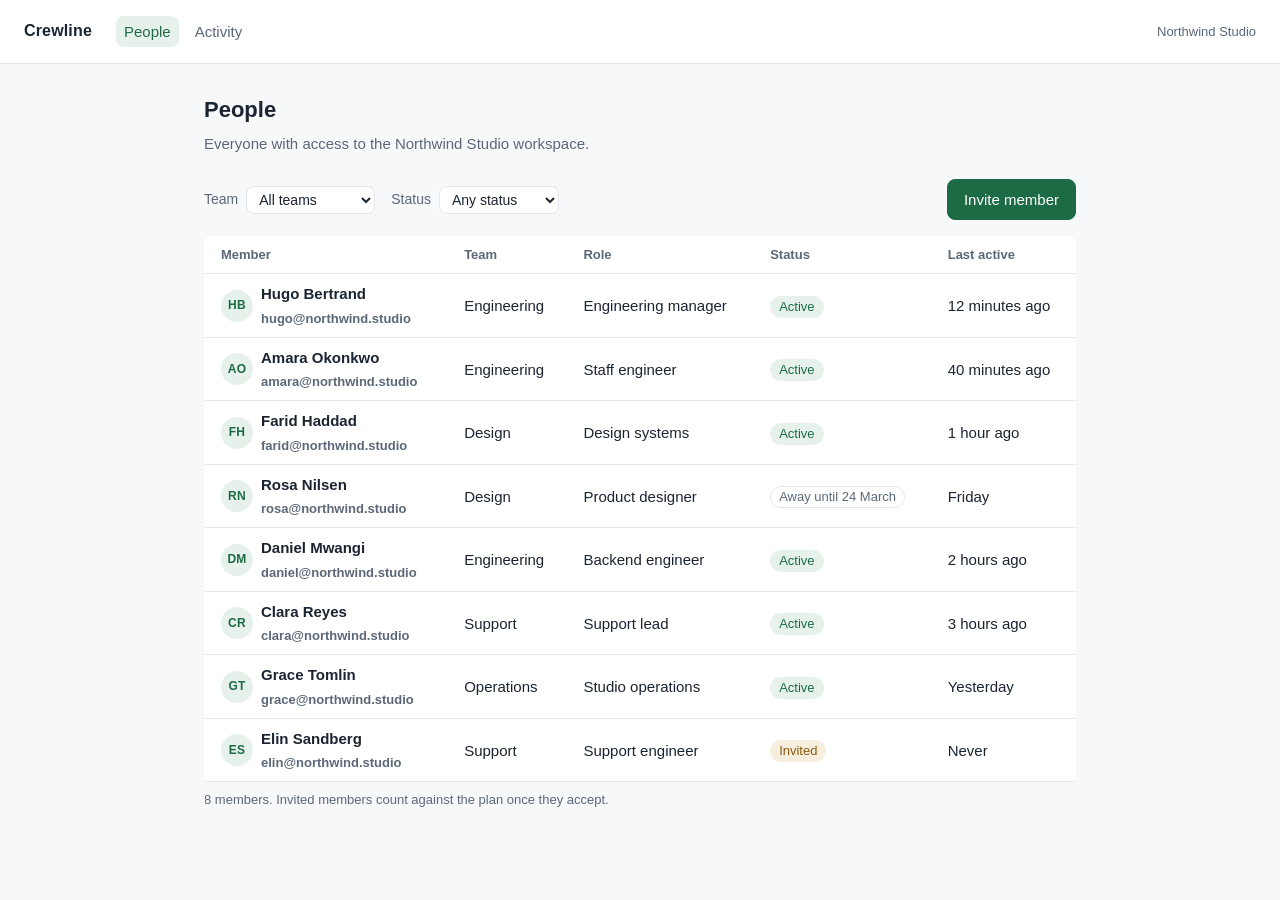
==== site/index.html @ 58bed3e1 "Initial import" ====
<!doctype html>
<html lang="en">
<head>
  <meta charset="utf-8">
  <meta name="viewport" content="width=device-width, initial-scale=1">
  <title>People · Crewline</title>
  <link rel="stylesheet" href="styles.css">
</head>
<body>
  <header class="masthead">
    <a class="wordmark" href="index.html">Crewline</a>
    <nav aria-label="Primary">
      <a href="index.html" aria-current="page">People</a>
      <a href="activity.html">Activity</a>
    </nav>
    <span class="workspace">Northwind Studio</span>
  </header>
  <main>
    <h1>People</h1>
    <p class="page-meta">Everyone with access to the Northwind Studio workspace.</p>
    <div class="controls">
      <label class="control-label" for="team-filter">
        Team
        <select id="team-filter">
          <option>All teams</option>
          <option>Engineering</option>
          <option>Design</option>
          <option>Support</option>
          <option>Operations</option>
        </select>
      </label>
      <label class="control-label" for="status-filter">
        Status
        <select id="status-filter">
          <option>Any status</option>
          <option>Active</option>
          <option>Away</option>
          <option>Invited</option>
        </select>
      </label>
      <span class="spacer"></span>
      <button type="button" class="btn btn-primary" id="invite-open">Invite member</button>
    </div>
    <table>
      <caption>8 members. Invited members count against the plan once they accept.</caption>
      <thead>
        <tr>
          <th scope="col">Member</th>
          <th scope="col" class="col-team">Team</th>
          <th scope="col">Role</th>
          <th scope="col">Status</th>
          <th scope="col" class="col-last">Last active</th>
        </tr>
      </thead>
      <tbody>
        <tr>
          <th scope="row">
            <span class="person">
              <span class="monogram" aria-hidden="true">HB</span>
              <span>
                <span class="person-name">Hugo Bertrand</span><br>
                <span class="person-email">hugo@northwind.studio</span>
              </span>
            </span>
          </th>
          <td class="col-team">Engineering</td>
          <td>Engineering manager</td>
          <td><span class="status status-active">Active</span></td>
          <td class="col-last">12 minutes ago</td>
        </tr>
        <tr>
          <th scope="row">
            <span class="person">
              <span class="monogram" aria-hidden="true">AO</span>
              <span>
                <span class="person-name">Amara Okonkwo</span><br>
                <span class="person-email">amara@northwind.studio</span>
              </span>
            </span>
          </th>
          <td class="col-team">Engineering</td>
          <td>Staff engineer</td>
          <td><span class="status status-active">Active</span></td>
          <td class="col-last">40 minutes ago</td>
        </tr>
        <tr>
          <th scope="row">
            <span class="person">
              <span class="monogram" aria-hidden="true">FH</span>
              <span>
                <span class="person-name">Farid Haddad</span><br>
                <span class="person-email">farid@northwind.studio</span>
              </span>
            </span>
          </th>
          <td class="col-team">Design</td>
          <td>Design systems</td>
          <td><span class="status status-active">Active</span></td>
          <td class="col-last">1 hour ago</td>
        </tr>
        <tr>
          <th scope="row">
            <span class="person">
              <span class="monogram" aria-hidden="true">RN</span>
              <span>
                <span class="person-name">Rosa Nilsen</span><br>
                <span class="person-email">rosa@northwind.studio</span>
              </span>
            </span>
          </th>
          <td class="col-team">Design</td>
          <td>Product designer</td>
          <td><span class="status">Away until 24 March</span></td>
          <td class="col-last">Friday</td>
        </tr>
        <tr>
          <th scope="row">
            <span class="person">
              <span class="monogram" aria-hidden="true">DM</span>
              <span>
                <span class="person-name">Daniel Mwangi</span><br>
                <span class="person-email">daniel@northwind.studio</span>
              </span>
            </span>
          </th>
          <td class="col-team">Engineering</td>
          <td>Backend engineer</td>
          <td><span class="status status-active">Active</span></td>
          <td class="col-last">2 hours ago</td>
        </tr>
        <tr>
          <th scope="row">
            <span class="person">
              <span class="monogram" aria-hidden="true">CR</span>
              <span>
                <span class="person-name">Clara Reyes</span><br>
                <span class="person-email">clara@northwind.studio</span>
              </span>
            </span>
          </th>
          <td class="col-team">Support</td>
          <td>Support lead</td>
          <td><span class="status status-active">Active</span></td>
          <td class="col-last">3 hours ago</td>
        </tr>
        <tr>
          <th scope="row">
            <span class="person">
              <span class="monogram" aria-hidden="true">GT</span>
              <span>
                <span class="person-name">Grace Tomlin</span><br>
                <span class="person-email">grace@northwind.studio</span>
              </span>
            </span>
          </th>
          <td class="col-team">Operations</td>
          <td>Studio operations</td>
          <td><span class="status status-active">Active</span></td>
          <td class="col-last">Yesterday</td>
        </tr>
        <tr>
          <th scope="row">
            <span class="person">
              <span class="monogram" aria-hidden="true">ES</span>
              <span>
                <span class="person-name">Elin Sandberg</span><br>
                <span class="person-email">elin@northwind.studio</span>
              </span>
            </span>
          </th>
          <td class="col-team">Support</td>
          <td>Support engineer</td>
          <td><span class="status status-invited">Invited</span></td>
          <td class="col-last">Never</td>
        </tr>
      </tbody>
    </table>
  </main>

  <dialog class="modal" id="invite-dialog" aria-labelledby="invite-title">
      <div class="modal-head">
        <h2 class="modal-title" id="invite-title">Invite member</h2>
        <button type="button" class="modal-close" id="invite-close">&times;</button>
      </div>
      <form class="modal-body" id="invite-form" method="dialog">
        <div class="field">
          <label class="field-label" for="invite-email">Email</label>
          <input type="email" class="field-input" id="invite-email" name="email" placeholder="name@company.com" required>
          <p class="field-error" id="invite-email-error" hidden>Enter a work email</p>
        </div>
        <div class="field">
          <label class="field-label" for="invite-role">Role</label>
          <select id="invite-role" name="role">
            <option>Member</option>
            <option>Support engineer</option>
            <option>Billing admin</option>
            <option>Workspace admin</option>
          </select>
        </div>
        <fieldset class="field permissions">
          <legend class="field-label">Permissions</legend>
          <label class="permission">
            <input type="checkbox" name="permissions" value="directory" checked>
            Browse the people directory
          </label>
          <label class="permission">
            <input type="checkbox" name="permissions" value="activity">
            Read the activity log
          </label>
          <label class="permission">
            <input type="checkbox" name="permissions" value="invite">
            Invite other members
          </label>
        </fieldset>
      </form>
      <div class="modal-foot">
        <button type="button" class="btn" id="invite-cancel">Cancel</button>
        <button type="submit" form="invite-form" class="btn modal-submit">Send invite</button>
      </div>
    </div>
  </dialog>

  <script src="modal.js"></script>
</body>
</html>
---- site/styles.css ----
/* Crewline — team workspace. Cool ground, slate ink, one forest accent, 8px scale. */
:root {
  --ground: #f7f8fa;
  --surface: #ffffff;
  --ink: #1b2431;
  --ink-soft: #5c6878;
  --line: #e3e7ed;
  --accent: #1d6b45;
  --accent-ink: #ffffff;
  --accent-soft: #e7f1ec;
  --notice: #8a5a12;
  --notice-soft: #f7efdd;
  --danger: #9c3025;
  --radius: 8px;
  --space-xs: 4px;
  --space-sm: 8px;
  --space-md: 16px;
  --space-lg: 24px;
  --space-xl: 32px;
  --space-2xl: 48px;
}

* { box-sizing: border-box; }

body {
  margin: 0;
  background: var(--ground);
  color: var(--ink);
  font: 15px/1.55 -apple-system, BlinkMacSystemFont, "Segoe UI", Roboto, Helvetica, Arial, sans-serif;
}

a { color: var(--accent); }

/* --- Chrome ------------------------------------------------------------- */

.masthead {
  display: flex;
  align-items: center;
  gap: var(--space-lg);
  padding: var(--space-md) var(--space-lg);
  background: var(--surface);
  border-bottom: 1px solid var(--line);
}

.wordmark {
  font-weight: 700;
  font-size: 16px;
  letter-spacing: 0.01em;
  color: var(--ink);
  text-decoration: none;
}

.masthead nav {
  display: flex;
  gap: var(--space-sm);
}

.masthead nav a {
  color: var(--ink-soft);
  text-decoration: none;
  padding: var(--space-xs) var(--space-sm);
  border-radius: var(--radius);
}

.masthead nav a:hover { color: var(--ink); }

.masthead nav a[aria-current="page"] {
  color: var(--accent);
  background: var(--accent-soft);
}

.workspace {
  margin-left: auto;
  color: var(--ink-soft);
  font-size: 13px;
}

main {
  max-width: 920px;
  margin: 0 auto;
  padding: var(--space-xl) var(--space-lg) var(--space-2xl);
}

h1 {
  font-size: 22px;
  line-height: 1.25;
  margin: 0 0 var(--space-sm);
}

h2 {
  font-size: 13px;
  font-weight: 600;
  letter-spacing: 0.06em;
  text-transform: uppercase;
  color: var(--ink-soft);
  margin: var(--space-xl) 0 var(--space-md);
}

h2:first-of-type { margin-top: var(--space-lg); }

.page-meta {
  color: var(--ink-soft);
  margin: 0 0 var(--space-lg);
}

/* --- Controls ----------------------------------------------------------- */

.controls {
  display: flex;
  align-items: center;
  gap: var(--space-md);
  margin: 0 0 var(--space-md);
}

.controls .spacer { flex: 1; }

.control-label {
  display: flex;
  align-items: center;
  gap: var(--space-sm);
  color: var(--ink-soft);
  font-size: 14px;
}

select {
  font: inherit;
  color: var(--ink);
  background: var(--surface);
  padding: var(--space-xs) var(--space-lg) var(--space-xs) var(--space-sm);
  border: 1px solid var(--line);
  border-radius: var(--radius);
}

.btn {
  font: inherit;
  padding: var(--space-sm) var(--space-md);
  border: 1px solid var(--line);
  border-radius: var(--radius);
  background: var(--surface);
  color: var(--ink);
  cursor: pointer;
}

.btn:hover { border-color: var(--ink-soft); }

.btn-primary {
  background: var(--accent);
  border-color: var(--accent);
  color: var(--accent-ink);
}

.btn-primary:hover { background: #175836; border-color: #175836; }

:is(a, .btn, select, input, button):focus-visible {
  outline: 2px solid var(--accent);
  outline-offset: 2px;
}

/* --- People table ------------------------------------------------------- */

table {
  width: 100%;
  border-collapse: collapse;
  background: var(--surface);
  border: 1px solid var(--line);
  border-radius: var(--radius);
  overflow: hidden;
}

caption {
  caption-side: bottom;
  text-align: left;
  color: var(--ink-soft);
  font-size: 13px;
  padding: var(--space-sm) 0 0;
}

th, td {
  text-align: left;
  padding: var(--space-sm) var(--space-md);
  border-top: 1px solid var(--line);
  vertical-align: middle;
}

thead th {
  border-top: 0;
  font-size: 13px;
  font-weight: 600;
  color: var(--ink-soft);
}

.person {
  display: flex;
  align-items: center;
  gap: var(--space-sm);
}

.person-name { font-weight: 600; }
.person-email { color: var(--ink-soft); font-size: 13px; }

.monogram {
  flex: none;
  width: 32px;
  height: 32px;
  border-radius: 999px;
  display: grid;
  place-items: center;
  background: var(--accent-soft);
  color: var(--accent);
  font-size: 12px;
  font-weight: 600;
  letter-spacing: 0.02em;
}

.status {
  display: inline-block;
  padding: 0 var(--space-sm);
  border-radius: 999px;
  font-size: 13px;
  border: 1px solid var(--line);
  color: var(--ink-soft);
}

.status-active {
  background: var(--accent-soft);
  border-color: transparent;
  color: var(--accent);
}

.status-invited {
  background: var(--notice-soft);
  border-color: transparent;
  color: var(--notice);
}

/* --- Activity feed ------------------------------------------------------ */

.feed {
  list-style: none;
  margin: 0;
  padding: 0;
  background: var(--surface);
  border: 1px solid var(--line);
  border-radius: var(--radius);
}

.feed li {
  display: flex;
  gap: var(--space-md);
  padding: var(--space-md);
  border-top: 1px solid var(--line);
}

.feed li:first-child { border-top: 0; }

.feed-text { margin: 0; }
.feed-actor { font-weight: 600; }

.feed-target {
  font-style: normal;
  color: var(--accent);
}

.feed-meta {
  margin: var(--space-xs) 0 0;
  color: var(--ink-soft);
  font-size: 13px;
}

@media (max-width: 640px) {
  main { padding: var(--space-lg) var(--space-md) var(--space-xl); }
  .controls { flex-wrap: wrap; }
  .col-team, .col-last { display: none; }
}

/* --- Invite modal ------------------------------------------------------- */

.modal {
  width: 100%;
  max-width: 440px;
  padding: 0;
  background: var(--surface);
  color: var(--ink);
  border: 1px solid var(--line);
  border-radius: var(--radius);
  box-shadow: 0 8px 24px rgba(27, 36, 49, 0.18);
}

.modal::backdrop {
  background: rgba(27, 36, 49, 0.45);
}

.modal-head {
  display: flex;
  align-items: center;
  justify-content: space-between;
  gap: var(--space-sm);
  padding: var(--space-sm) var(--space-sm) var(--space-sm) var(--space-md);
  border-bottom: 1px solid var(--line);
}

.modal-title {
  margin: 0;
  font-size: 17px;
  line-height: 32px;
  font-weight: 600;
  letter-spacing: 0;
  text-transform: none;
  color: var(--ink);
}

.modal-close {
  font: inherit;
  font-size: 20px;
  line-height: 1;
  width: 32px;
  height: 32px;
  display: inline-flex;
  align-items: center;
  justify-content: center;
  padding: 0;
  border: 0;
  border-radius: var(--radius);
  background: none;
  color: var(--ink-soft);
  cursor: pointer;
}

.modal-close:hover { color: var(--ink); background: var(--surface-muted, #f1f3f5); }

.modal-body {
  display: flex;
  flex-direction: column;
  gap: 22px;
  padding: 22px var(--space-md);
  margin: 0;
}

.field {
  display: flex;
  flex-direction: column;
  gap: 5px;
}

.field-label {
  font-size: 13px;
  font-weight: 600;
  color: var(--ink-soft);
}

.field-input {
  font: inherit;
  color: var(--ink);
  background: var(--surface);
  padding: var(--space-sm);
  border: 1px solid var(--line);
  border-radius: var(--radius);
}

.field-error {
  margin: 0;
  color: var(--danger);
  font-size: 13px;
}

.permissions {
  margin: 0;
  padding: 0;
  border: 0;
}

.permissions .field-label {
  padding: 0;
  margin: 0 0 var(--space-xs);
}

.permission {
  display: flex;
  align-items: center;
  gap: var(--space-sm);
  padding: var(--space-xs) 0;
}

.modal-foot {
  display: flex;
  justify-content: flex-end;
  gap: var(--space-sm);
  padding: 13px var(--space-md);
  border-top: 1px solid var(--line);
}

.modal-submit {
  background: #3b82f6;
  border-color: #3b82f6;
  color: #ffffff;
}

.modal-submit:hover {
  background: #2f6fd8;
  border-color: #2f6fd8;
}
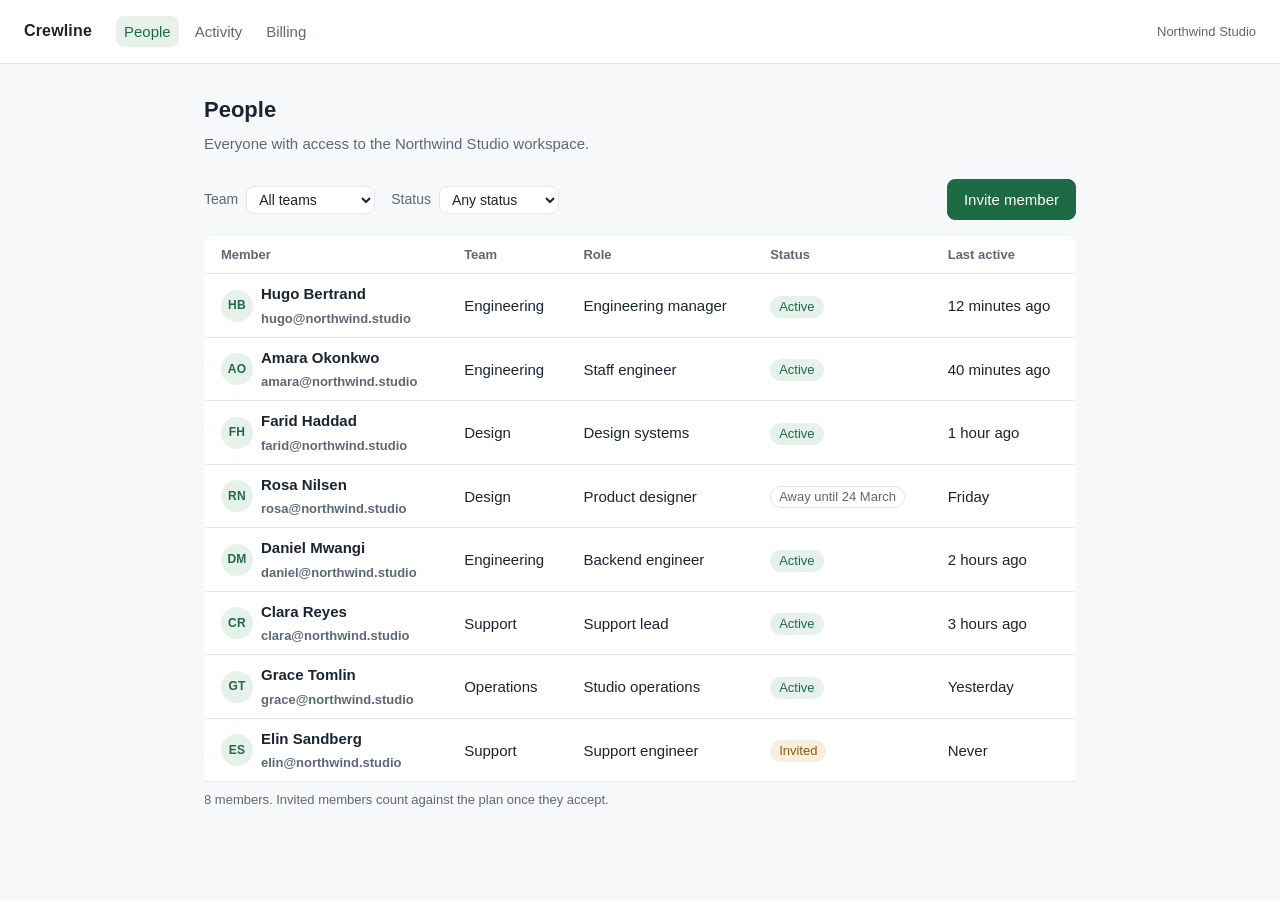
==== commit d63847c2: "Link Billing from the main nav" ====
--- a/site/index.html
+++ b/site/index.html
@@ -12,6 +12,7 @@
     <nav aria-label="Primary">
       <a href="index.html" aria-current="page">People</a>
       <a href="activity.html">Activity</a>
+      <a href="billing.html">Billing</a>
     </nav>
     <span class="workspace">Northwind Studio</span>
   </header>
--- a/site/styles.css
+++ b/site/styles.css
@@ -399,3 +399,51 @@
   background: #2f6fd8;
   border-color: #2f6fd8;
 }
+
+/* --- Billing ------------------------------------------------------------ */
+
+.plan-card {
+  background: var(--surface);
+  border: 1px solid var(--line);
+  border-radius: var(--radius);
+  padding: var(--space-lg);
+  max-width: 560px;
+}
+
+.plan-card h2 { margin: 0 0 var(--space-xs); }
+
+.plan-head {
+  display: flex;
+  justify-content: space-between;
+  align-items: flex-start;
+  gap: var(--space-md);
+}
+
+.plan-name {
+  font-size: 18px;
+  font-weight: 600;
+  margin: 0;
+}
+
+.plan-notice {
+  background: var(--notice-soft);
+  color: var(--notice);
+  border-radius: var(--radius);
+  padding: var(--space-sm) var(--space-md);
+  margin: var(--space-md) 0;
+}
+
+.plan-notice[hidden] { display: none; }
+
+.plan-facts {
+  display: grid;
+  gap: var(--space-sm);
+  margin: var(--space-md) 0;
+}
+
+.plan-facts div { display: flex; justify-content: space-between; gap: var(--space-md); }
+.plan-facts dt { color: var(--ink-soft); }
+.plan-facts dd { margin: 0; }
+
+.plan-actions { margin-top: var(--space-md); }
+.plan-actions .btn { display: inline-block; text-decoration: none; }
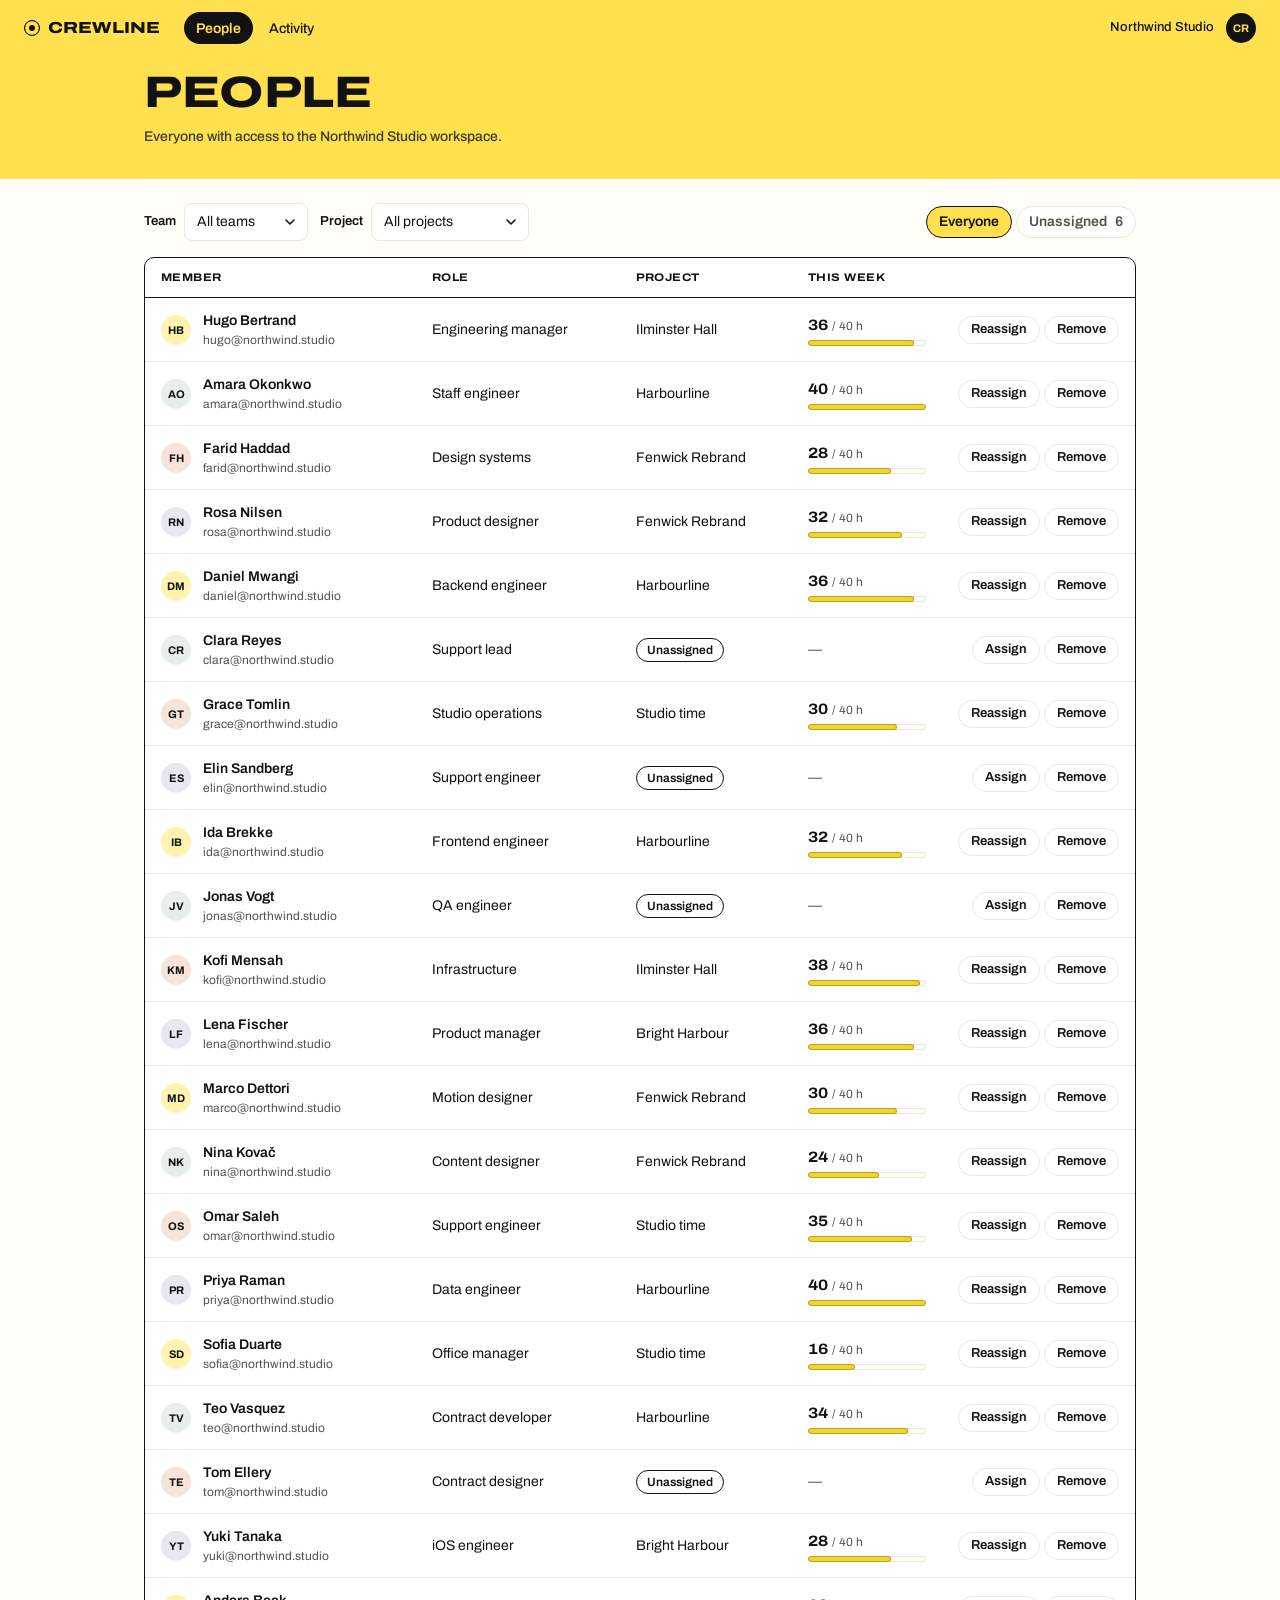
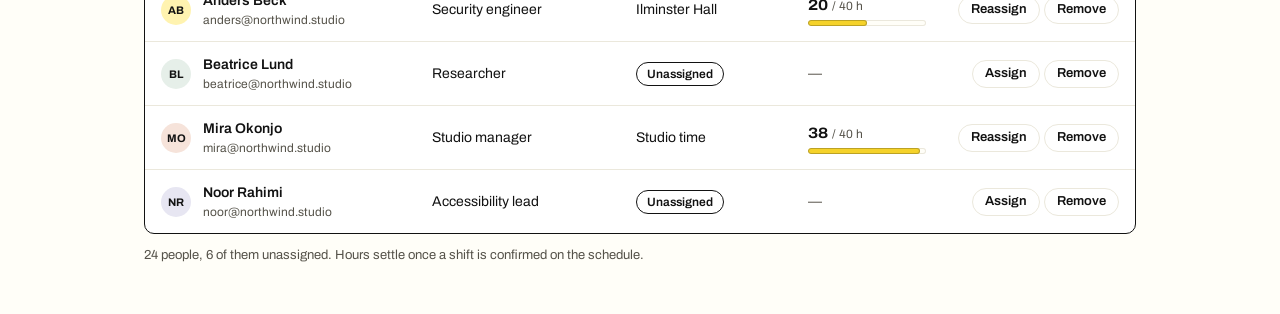
==== commit d0a1a2c9: "Crewline in its Field colours The yellow field holds the masthead and the page name; the work sits o" ====
--- a/site/index.html
+++ b/site/index.html
@@ -4,223 +4,429 @@
   <meta charset="utf-8">
   <meta name="viewport" content="width=device-width, initial-scale=1">
   <title>People · Crewline</title>
+  <link rel="preconnect" href="https://fonts.googleapis.com">
+  <link rel="preconnect" href="https://fonts.gstatic.com" crossorigin>
+  <link rel="stylesheet" href="https://fonts.googleapis.com/css2?family=Archivo:wdth,wght@62..125,400..800&display=swap">
   <link rel="stylesheet" href="styles.css">
 </head>
 <body>
   <header class="masthead">
-    <a class="wordmark" href="index.html">Crewline</a>
-    <nav aria-label="Primary">
+    <a class="wordmark" href="index.html"><span class="wordmark-glyph" aria-hidden="true"></span>Crewline</a>
+    <nav class="nav" aria-label="Primary">
       <a href="index.html" aria-current="page">People</a>
       <a href="activity.html">Activity</a>
-      <a href="billing.html">Billing</a>
     </nav>
-    <span class="workspace">Northwind Studio</span>
+    <span class="workspace"><span class="workspace-name">Northwind Studio</span><span class="avatar me" role="img" aria-label="Signed in as Clara Reyes">CR</span></span>
   </header>
   <main>
-    <h1>People</h1>
-    <p class="page-meta">Everyone with access to the Northwind Studio workspace.</p>
-    <div class="controls">
-      <label class="control-label" for="team-filter">
-        Team
-        <select id="team-filter">
+    <div class="page-head">
+      <div>
+        <h1>People</h1>
+        <p class="lede">Everyone with access to the Northwind Studio workspace.</p>
+      </div>
+    </div>
+    <div class="toolbar">
+      <label class="filter" for="team-filter">
+        <span class="filter-label">Team</span>
+        <span class="select"><select id="team-filter">
           <option>All teams</option>
           <option>Engineering</option>
           <option>Design</option>
           <option>Support</option>
           <option>Operations</option>
-        </select>
+        </select><svg viewBox="0 0 16 16" width="16" height="16" aria-hidden="true"><path d="M4 6l4 4 4-4" fill="none" stroke="currentColor" stroke-width="1.6" stroke-linecap="round" stroke-linejoin="round"/></svg></span>
       </label>
-      <label class="control-label" for="status-filter">
-        Status
-        <select id="status-filter">
-          <option>Any status</option>
-          <option>Active</option>
-          <option>Away</option>
-          <option>Invited</option>
-        </select>
+      <label class="filter" for="project-filter">
+        <span class="filter-label">Project</span>
+        <span class="select"><select id="project-filter">
+          <option>All projects</option>
+          <option>Harbourline</option>
+          <option>Fenwick Rebrand</option>
+          <option>Ilminster Hall</option>
+          <option>Bright Harbour</option>
+        </select><svg viewBox="0 0 16 16" width="16" height="16" aria-hidden="true"><path d="M4 6l4 4 4-4" fill="none" stroke="currentColor" stroke-width="1.6" stroke-linecap="round" stroke-linejoin="round"/></svg></span>
       </label>
-      <span class="spacer"></span>
-      <button type="button" class="btn btn-primary" id="invite-open">Invite member</button>
-    </div>
-    <table>
-      <caption>8 members. Invited members count against the plan once they accept.</caption>
-      <thead>
-        <tr>
-          <th scope="col">Member</th>
-          <th scope="col" class="col-team">Team</th>
-          <th scope="col">Role</th>
-          <th scope="col">Status</th>
-          <th scope="col" class="col-last">Last active</th>
-        </tr>
-      </thead>
-      <tbody>
-        <tr>
-          <th scope="row">
-            <span class="person">
-              <span class="monogram" aria-hidden="true">HB</span>
-              <span>
-                <span class="person-name">Hugo Bertrand</span><br>
-                <span class="person-email">hugo@northwind.studio</span>
-              </span>
-            </span>
-          </th>
-          <td class="col-team">Engineering</td>
-          <td>Engineering manager</td>
-          <td><span class="status status-active">Active</span></td>
-          <td class="col-last">12 minutes ago</td>
-        </tr>
-        <tr>
-          <th scope="row">
-            <span class="person">
-              <span class="monogram" aria-hidden="true">AO</span>
-              <span>
-                <span class="person-name">Amara Okonkwo</span><br>
-                <span class="person-email">amara@northwind.studio</span>
-              </span>
-            </span>
-          </th>
-          <td class="col-team">Engineering</td>
-          <td>Staff engineer</td>
-          <td><span class="status status-active">Active</span></td>
-          <td class="col-last">40 minutes ago</td>
-        </tr>
-        <tr>
-          <th scope="row">
-            <span class="person">
-              <span class="monogram" aria-hidden="true">FH</span>
-              <span>
-                <span class="person-name">Farid Haddad</span><br>
-                <span class="person-email">farid@northwind.studio</span>
-              </span>
-            </span>
-          </th>
-          <td class="col-team">Design</td>
-          <td>Design systems</td>
-          <td><span class="status status-active">Active</span></td>
-          <td class="col-last">1 hour ago</td>
-        </tr>
-        <tr>
-          <th scope="row">
-            <span class="person">
-              <span class="monogram" aria-hidden="true">RN</span>
-              <span>
-                <span class="person-name">Rosa Nilsen</span><br>
-                <span class="person-email">rosa@northwind.studio</span>
-              </span>
-            </span>
-          </th>
-          <td class="col-team">Design</td>
-          <td>Product designer</td>
-          <td><span class="status">Away until 24 March</span></td>
-          <td class="col-last">Friday</td>
-        </tr>
-        <tr>
-          <th scope="row">
-            <span class="person">
-              <span class="monogram" aria-hidden="true">DM</span>
-              <span>
-                <span class="person-name">Daniel Mwangi</span><br>
-                <span class="person-email">daniel@northwind.studio</span>
-              </span>
-            </span>
-          </th>
-          <td class="col-team">Engineering</td>
-          <td>Backend engineer</td>
-          <td><span class="status status-active">Active</span></td>
-          <td class="col-last">2 hours ago</td>
-        </tr>
-        <tr>
-          <th scope="row">
-            <span class="person">
-              <span class="monogram" aria-hidden="true">CR</span>
-              <span>
-                <span class="person-name">Clara Reyes</span><br>
-                <span class="person-email">clara@northwind.studio</span>
-              </span>
-            </span>
-          </th>
-          <td class="col-team">Support</td>
-          <td>Support lead</td>
-          <td><span class="status status-active">Active</span></td>
-          <td class="col-last">3 hours ago</td>
-        </tr>
-        <tr>
-          <th scope="row">
-            <span class="person">
-              <span class="monogram" aria-hidden="true">GT</span>
-              <span>
-                <span class="person-name">Grace Tomlin</span><br>
-                <span class="person-email">grace@northwind.studio</span>
-              </span>
-            </span>
-          </th>
-          <td class="col-team">Operations</td>
-          <td>Studio operations</td>
-          <td><span class="status status-active">Active</span></td>
-          <td class="col-last">Yesterday</td>
-        </tr>
-        <tr>
-          <th scope="row">
-            <span class="person">
-              <span class="monogram" aria-hidden="true">ES</span>
-              <span>
-                <span class="person-name">Elin Sandberg</span><br>
-                <span class="person-email">elin@northwind.studio</span>
-              </span>
-            </span>
-          </th>
-          <td class="col-team">Support</td>
-          <td>Support engineer</td>
-          <td><span class="status status-invited">Invited</span></td>
-          <td class="col-last">Never</td>
-        </tr>
-      </tbody>
-    </table>
-  </main>
-
-  <dialog class="modal" id="invite-dialog" aria-labelledby="invite-title">
-      <div class="modal-head">
-        <h2 class="modal-title" id="invite-title">Invite member</h2>
-        <button type="button" class="modal-close" id="invite-close">&times;</button>
-      </div>
-      <form class="modal-body" id="invite-form" method="dialog">
-        <div class="field">
-          <label class="field-label" for="invite-email">Email</label>
-          <input type="email" class="field-input" id="invite-email" name="email" placeholder="name@company.com" required>
-          <p class="field-error" id="invite-email-error" hidden>Enter a work email</p>
-        </div>
-        <div class="field">
-          <label class="field-label" for="invite-role">Role</label>
-          <select id="invite-role" name="role">
-            <option>Member</option>
-            <option>Support engineer</option>
-            <option>Billing admin</option>
-            <option>Workspace admin</option>
-          </select>
-        </div>
-        <fieldset class="field permissions">
-          <legend class="field-label">Permissions</legend>
-          <label class="permission">
-            <input type="checkbox" name="permissions" value="directory" checked>
-            Browse the people directory
-          </label>
-          <label class="permission">
-            <input type="checkbox" name="permissions" value="activity">
-            Read the activity log
-          </label>
-          <label class="permission">
-            <input type="checkbox" name="permissions" value="invite">
-            Invite other members
-          </label>
-        </fieldset>
-      </form>
-      <div class="modal-foot">
-        <button type="button" class="btn" id="invite-cancel">Cancel</button>
-        <button type="submit" form="invite-form" class="btn modal-submit">Send invite</button>
+      <div class="seg" role="group" aria-label="Show">
+        <button type="button" aria-pressed="true">Everyone</button>
+        <button type="button" aria-pressed="false">Unassigned <span class="count">6</span></button>
       </div>
     </div>
-  </dialog>
-
-  <script src="modal.js"></script>
+    <div class="table-frame">
+      <table class="people" aria-describedby="people-note">
+        <thead>
+          <tr>
+            <th scope="col">Member</th>
+            <th scope="col" class="col-role">Role</th>
+            <th scope="col" class="col-project">Project</th>
+            <th scope="col" class="col-week">This week</th>
+            <th scope="col" class="col-actions"><span class="vh">Actions</span></th>
+          </tr>
+        </thead>
+        <tbody>
+          <tr>
+            <th scope="row">
+              <span class="person">
+                <span class="avatar" data-tone="0" aria-hidden="true">HB</span>
+                <span class="person-text">
+                  <span class="person-name">Hugo Bertrand</span>
+                  <span class="person-email">hugo@northwind.studio</span>
+                </span>
+              </span>
+            </th>
+            <td class="col-role">Engineering manager</td>
+            <td class="col-project">Ilminster Hall</td>
+            <td class="col-week"><span class="hours"><span class="hours-n">36</span><span class="muted">/ 40 h</span><span class="meter" aria-hidden="true"><i style="width: 90%"></i></span></span></td>
+            <td class="col-actions"><button type="button" class="btn btn-small">Reassign</button><button type="button" class="btn btn-small">Remove</button></td>
+          </tr>
+          <tr>
+            <th scope="row">
+              <span class="person">
+                <span class="avatar" data-tone="1" aria-hidden="true">AO</span>
+                <span class="person-text">
+                  <span class="person-name">Amara Okonkwo</span>
+                  <span class="person-email">amara@northwind.studio</span>
+                </span>
+              </span>
+            </th>
+            <td class="col-role">Staff engineer</td>
+            <td class="col-project">Harbourline</td>
+            <td class="col-week"><span class="hours"><span class="hours-n">40</span><span class="muted">/ 40 h</span><span class="meter" aria-hidden="true"><i style="width: 100%"></i></span></span></td>
+            <td class="col-actions"><button type="button" class="btn btn-small">Reassign</button><button type="button" class="btn btn-small">Remove</button></td>
+          </tr>
+          <tr>
+            <th scope="row">
+              <span class="person">
+                <span class="avatar" data-tone="2" aria-hidden="true">FH</span>
+                <span class="person-text">
+                  <span class="person-name">Farid Haddad</span>
+                  <span class="person-email">farid@northwind.studio</span>
+                </span>
+              </span>
+            </th>
+            <td class="col-role">Design systems</td>
+            <td class="col-project">Fenwick Rebrand</td>
+            <td class="col-week"><span class="hours"><span class="hours-n">28</span><span class="muted">/ 40 h</span><span class="meter" aria-hidden="true"><i style="width: 70%"></i></span></span></td>
+            <td class="col-actions"><button type="button" class="btn btn-small">Reassign</button><button type="button" class="btn btn-small">Remove</button></td>
+          </tr>
+          <tr>
+            <th scope="row">
+              <span class="person">
+                <span class="avatar" data-tone="3" aria-hidden="true">RN</span>
+                <span class="person-text">
+                  <span class="person-name">Rosa Nilsen</span>
+                  <span class="person-email">rosa@northwind.studio</span>
+                </span>
+              </span>
+            </th>
+            <td class="col-role">Product designer</td>
+            <td class="col-project">Fenwick Rebrand</td>
+            <td class="col-week"><span class="hours"><span class="hours-n">32</span><span class="muted">/ 40 h</span><span class="meter" aria-hidden="true"><i style="width: 80%"></i></span></span></td>
+            <td class="col-actions"><button type="button" class="btn btn-small">Reassign</button><button type="button" class="btn btn-small">Remove</button></td>
+          </tr>
+          <tr>
+            <th scope="row">
+              <span class="person">
+                <span class="avatar" data-tone="0" aria-hidden="true">DM</span>
+                <span class="person-text">
+                  <span class="person-name">Daniel Mwangi</span>
+                  <span class="person-email">daniel@northwind.studio</span>
+                </span>
+              </span>
+            </th>
+            <td class="col-role">Backend engineer</td>
+            <td class="col-project">Harbourline</td>
+            <td class="col-week"><span class="hours"><span class="hours-n">36</span><span class="muted">/ 40 h</span><span class="meter" aria-hidden="true"><i style="width: 90%"></i></span></span></td>
+            <td class="col-actions"><button type="button" class="btn btn-small">Reassign</button><button type="button" class="btn btn-small">Remove</button></td>
+          </tr>
+          <tr>
+            <th scope="row">
+              <span class="person">
+                <span class="avatar" data-tone="1" aria-hidden="true">CR</span>
+                <span class="person-text">
+                  <span class="person-name">Clara Reyes</span>
+                  <span class="person-email">clara@northwind.studio</span>
+                </span>
+              </span>
+            </th>
+            <td class="col-role">Support lead</td>
+            <td class="col-project"><span class="chip chip-open">Unassigned</span></td>
+            <td class="col-week"><span class="muted">—</span></td>
+            <td class="col-actions"><button type="button" class="btn btn-small">Assign</button><button type="button" class="btn btn-small">Remove</button></td>
+          </tr>
+          <tr>
+            <th scope="row">
+              <span class="person">
+                <span class="avatar" data-tone="2" aria-hidden="true">GT</span>
+                <span class="person-text">
+                  <span class="person-name">Grace Tomlin</span>
+                  <span class="person-email">grace@northwind.studio</span>
+                </span>
+              </span>
+            </th>
+            <td class="col-role">Studio operations</td>
+            <td class="col-project">Studio time</td>
+            <td class="col-week"><span class="hours"><span class="hours-n">30</span><span class="muted">/ 40 h</span><span class="meter" aria-hidden="true"><i style="width: 75%"></i></span></span></td>
+            <td class="col-actions"><button type="button" class="btn btn-small">Reassign</button><button type="button" class="btn btn-small">Remove</button></td>
+          </tr>
+          <tr>
+            <th scope="row">
+              <span class="person">
+                <span class="avatar" data-tone="3" aria-hidden="true">ES</span>
+                <span class="person-text">
+                  <span class="person-name">Elin Sandberg</span>
+                  <span class="person-email">elin@northwind.studio</span>
+                </span>
+              </span>
+            </th>
+            <td class="col-role">Support engineer</td>
+            <td class="col-project"><span class="chip chip-open">Unassigned</span></td>
+            <td class="col-week"><span class="muted">—</span></td>
+            <td class="col-actions"><button type="button" class="btn btn-small">Assign</button><button type="button" class="btn btn-small">Remove</button></td>
+          </tr>
+          <tr>
+            <th scope="row">
+              <span class="person">
+                <span class="avatar" data-tone="0" aria-hidden="true">IB</span>
+                <span class="person-text">
+                  <span class="person-name">Ida Brekke</span>
+                  <span class="person-email">ida@northwind.studio</span>
+                </span>
+              </span>
+            </th>
+            <td class="col-role">Frontend engineer</td>
+            <td class="col-project">Harbourline</td>
+            <td class="col-week"><span class="hours"><span class="hours-n">32</span><span class="muted">/ 40 h</span><span class="meter" aria-hidden="true"><i style="width: 80%"></i></span></span></td>
+            <td class="col-actions"><button type="button" class="btn btn-small">Reassign</button><button type="button" class="btn btn-small">Remove</button></td>
+          </tr>
+          <tr>
+            <th scope="row">
+              <span class="person">
+                <span class="avatar" data-tone="1" aria-hidden="true">JV</span>
+                <span class="person-text">
+                  <span class="person-name">Jonas Vogt</span>
+                  <span class="person-email">jonas@northwind.studio</span>
+                </span>
+              </span>
+            </th>
+            <td class="col-role">QA engineer</td>
+            <td class="col-project"><span class="chip chip-open">Unassigned</span></td>
+            <td class="col-week"><span class="muted">—</span></td>
+            <td class="col-actions"><button type="button" class="btn btn-small">Assign</button><button type="button" class="btn btn-small">Remove</button></td>
+          </tr>
+          <tr>
+            <th scope="row">
+              <span class="person">
+                <span class="avatar" data-tone="2" aria-hidden="true">KM</span>
+                <span class="person-text">
+                  <span class="person-name">Kofi Mensah</span>
+                  <span class="person-email">kofi@northwind.studio</span>
+                </span>
+              </span>
+            </th>
+            <td class="col-role">Infrastructure</td>
+            <td class="col-project">Ilminster Hall</td>
+            <td class="col-week"><span class="hours"><span class="hours-n">38</span><span class="muted">/ 40 h</span><span class="meter" aria-hidden="true"><i style="width: 95%"></i></span></span></td>
+            <td class="col-actions"><button type="button" class="btn btn-small">Reassign</button><button type="button" class="btn btn-small">Remove</button></td>
+          </tr>
+          <tr>
+            <th scope="row">
+              <span class="person">
+                <span class="avatar" data-tone="3" aria-hidden="true">LF</span>
+                <span class="person-text">
+                  <span class="person-name">Lena Fischer</span>
+                  <span class="person-email">lena@northwind.studio</span>
+                </span>
+              </span>
+            </th>
+            <td class="col-role">Product manager</td>
+            <td class="col-project">Bright Harbour</td>
+            <td class="col-week"><span class="hours"><span class="hours-n">36</span><span class="muted">/ 40 h</span><span class="meter" aria-hidden="true"><i style="width: 90%"></i></span></span></td>
+            <td class="col-actions"><button type="button" class="btn btn-small">Reassign</button><button type="button" class="btn btn-small">Remove</button></td>
+          </tr>
+          <tr>
+            <th scope="row">
+              <span class="person">
+                <span class="avatar" data-tone="0" aria-hidden="true">MD</span>
+                <span class="person-text">
+                  <span class="person-name">Marco Dettori</span>
+                  <span class="person-email">marco@northwind.studio</span>
+                </span>
+              </span>
+            </th>
+            <td class="col-role">Motion designer</td>
+            <td class="col-project">Fenwick Rebrand</td>
+            <td class="col-week"><span class="hours"><span class="hours-n">30</span><span class="muted">/ 40 h</span><span class="meter" aria-hidden="true"><i style="width: 75%"></i></span></span></td>
+            <td class="col-actions"><button type="button" class="btn btn-small">Reassign</button><button type="button" class="btn btn-small">Remove</button></td>
+          </tr>
+          <tr>
+            <th scope="row">
+              <span class="person">
+                <span class="avatar" data-tone="1" aria-hidden="true">NK</span>
+                <span class="person-text">
+                  <span class="person-name">Nina Kovač</span>
+                  <span class="person-email">nina@northwind.studio</span>
+                </span>
+              </span>
+            </th>
+            <td class="col-role">Content designer</td>
+            <td class="col-project">Fenwick Rebrand</td>
+            <td class="col-week"><span class="hours"><span class="hours-n">24</span><span class="muted">/ 40 h</span><span class="meter" aria-hidden="true"><i style="width: 60%"></i></span></span></td>
+            <td class="col-actions"><button type="button" class="btn btn-small">Reassign</button><button type="button" class="btn btn-small">Remove</button></td>
+          </tr>
+          <tr>
+            <th scope="row">
+              <span class="person">
+                <span class="avatar" data-tone="2" aria-hidden="true">OS</span>
+                <span class="person-text">
+                  <span class="person-name">Omar Saleh</span>
+                  <span class="person-email">omar@northwind.studio</span>
+                </span>
+              </span>
+            </th>
+            <td class="col-role">Support engineer</td>
+            <td class="col-project">Studio time</td>
+            <td class="col-week"><span class="hours"><span class="hours-n">35</span><span class="muted">/ 40 h</span><span class="meter" aria-hidden="true"><i style="width: 88%"></i></span></span></td>
+            <td class="col-actions"><button type="button" class="btn btn-small">Reassign</button><button type="button" class="btn btn-small">Remove</button></td>
+          </tr>
+          <tr>
+            <th scope="row">
+              <span class="person">
+                <span class="avatar" data-tone="3" aria-hidden="true">PR</span>
+                <span class="person-text">
+                  <span class="person-name">Priya Raman</span>
+                  <span class="person-email">priya@northwind.studio</span>
+                </span>
+              </span>
+            </th>
+            <td class="col-role">Data engineer</td>
+            <td class="col-project">Harbourline</td>
+            <td class="col-week"><span class="hours"><span class="hours-n">40</span><span class="muted">/ 40 h</span><span class="meter" aria-hidden="true"><i style="width: 100%"></i></span></span></td>
+            <td class="col-actions"><button type="button" class="btn btn-small">Reassign</button><button type="button" class="btn btn-small">Remove</button></td>
+          </tr>
+          <tr>
+            <th scope="row">
+              <span class="person">
+                <span class="avatar" data-tone="0" aria-hidden="true">SD</span>
+                <span class="person-text">
+                  <span class="person-name">Sofia Duarte</span>
+                  <span class="person-email">sofia@northwind.studio</span>
+                </span>
+              </span>
+            </th>
+            <td class="col-role">Office manager</td>
+            <td class="col-project">Studio time</td>
+            <td class="col-week"><span class="hours"><span class="hours-n">16</span><span class="muted">/ 40 h</span><span class="meter" aria-hidden="true"><i style="width: 40%"></i></span></span></td>
+            <td class="col-actions"><button type="button" class="btn btn-small">Reassign</button><button type="button" class="btn btn-small">Remove</button></td>
+          </tr>
+          <tr>
+            <th scope="row">
+              <span class="person">
+                <span class="avatar" data-tone="1" aria-hidden="true">TV</span>
+                <span class="person-text">
+                  <span class="person-name">Teo Vasquez</span>
+                  <span class="person-email">teo@northwind.studio</span>
+                </span>
+              </span>
+            </th>
+            <td class="col-role">Contract developer</td>
+            <td class="col-project">Harbourline</td>
+            <td class="col-week"><span class="hours"><span class="hours-n">34</span><span class="muted">/ 40 h</span><span class="meter" aria-hidden="true"><i style="width: 85%"></i></span></span></td>
+            <td class="col-actions"><button type="button" class="btn btn-small">Reassign</button><button type="button" class="btn btn-small">Remove</button></td>
+          </tr>
+          <tr>
+            <th scope="row">
+              <span class="person">
+                <span class="avatar" data-tone="2" aria-hidden="true">TE</span>
+                <span class="person-text">
+                  <span class="person-name">Tom Ellery</span>
+                  <span class="person-email">tom@northwind.studio</span>
+                </span>
+              </span>
+            </th>
+            <td class="col-role">Contract designer</td>
+            <td class="col-project"><span class="chip chip-open">Unassigned</span></td>
+            <td class="col-week"><span class="muted">—</span></td>
+            <td class="col-actions"><button type="button" class="btn btn-small">Assign</button><button type="button" class="btn btn-small">Remove</button></td>
+          </tr>
+          <tr>
+            <th scope="row">
+              <span class="person">
+                <span class="avatar" data-tone="3" aria-hidden="true">YT</span>
+                <span class="person-text">
+                  <span class="person-name">Yuki Tanaka</span>
+                  <span class="person-email">yuki@northwind.studio</span>
+                </span>
+              </span>
+            </th>
+            <td class="col-role">iOS engineer</td>
+            <td class="col-project">Bright Harbour</td>
+            <td class="col-week"><span class="hours"><span class="hours-n">28</span><span class="muted">/ 40 h</span><span class="meter" aria-hidden="true"><i style="width: 70%"></i></span></span></td>
+            <td class="col-actions"><button type="button" class="btn btn-small">Reassign</button><button type="button" class="btn btn-small">Remove</button></td>
+          </tr>
+          <tr>
+            <th scope="row">
+              <span class="person">
+                <span class="avatar" data-tone="0" aria-hidden="true">AB</span>
+                <span class="person-text">
+                  <span class="person-name">Anders Beck</span>
+                  <span class="person-email">anders@northwind.studio</span>
+                </span>
+              </span>
+            </th>
+            <td class="col-role">Security engineer</td>
+            <td class="col-project">Ilminster Hall</td>
+            <td class="col-week"><span class="hours"><span class="hours-n">20</span><span class="muted">/ 40 h</span><span class="meter" aria-hidden="true"><i style="width: 50%"></i></span></span></td>
+            <td class="col-actions"><button type="button" class="btn btn-small">Reassign</button><button type="button" class="btn btn-small">Remove</button></td>
+          </tr>
+          <tr>
+            <th scope="row">
+              <span class="person">
+                <span class="avatar" data-tone="1" aria-hidden="true">BL</span>
+                <span class="person-text">
+                  <span class="person-name">Beatrice Lund</span>
+                  <span class="person-email">beatrice@northwind.studio</span>
+                </span>
+              </span>
+            </th>
+            <td class="col-role">Researcher</td>
+            <td class="col-project"><span class="chip chip-open">Unassigned</span></td>
+            <td class="col-week"><span class="muted">—</span></td>
+            <td class="col-actions"><button type="button" class="btn btn-small">Assign</button><button type="button" class="btn btn-small">Remove</button></td>
+          </tr>
+          <tr>
+            <th scope="row">
+              <span class="person">
+                <span class="avatar" data-tone="2" aria-hidden="true">MO</span>
+                <span class="person-text">
+                  <span class="person-name">Mira Okonjo</span>
+                  <span class="person-email">mira@northwind.studio</span>
+                </span>
+              </span>
+            </th>
+            <td class="col-role">Studio manager</td>
+            <td class="col-project">Studio time</td>
+            <td class="col-week"><span class="hours"><span class="hours-n">38</span><span class="muted">/ 40 h</span><span class="meter" aria-hidden="true"><i style="width: 95%"></i></span></span></td>
+            <td class="col-actions"><button type="button" class="btn btn-small">Reassign</button><button type="button" class="btn btn-small">Remove</button></td>
+          </tr>
+          <tr>
+            <th scope="row">
+              <span class="person">
+                <span class="avatar" data-tone="3" aria-hidden="true">NR</span>
+                <span class="person-text">
+                  <span class="person-name">Noor Rahimi</span>
+                  <span class="person-email">noor@northwind.studio</span>
+                </span>
+              </span>
+            </th>
+            <td class="col-role">Accessibility lead</td>
+            <td class="col-project"><span class="chip chip-open">Unassigned</span></td>
+            <td class="col-week"><span class="muted">—</span></td>
+            <td class="col-actions"><button type="button" class="btn btn-small">Assign</button><button type="button" class="btn btn-small">Remove</button></td>
+          </tr>
+        </tbody>
+      </table>
+    </div>
+    <p class="table-note" id="people-note">24 people, 6 of them unassigned. Hours settle once a shift is confirmed on the schedule.</p>
+  </main>
 </body>
 </html>
--- a/site/styles.css
+++ b/site/styles.css
@@ -1,449 +1,534 @@
-/* Crewline — team workspace. Cool ground, slate ink, one forest accent, 8px scale. */
+/*
+ * Crewline · Field
+ *
+ * Yellow is not the accent here, it is the place. Every page opens on a
+ * yellow field that holds the masthead and the page's name, set wide and
+ * heavy like a sign on a site hoarding; the work below sits on white. Because
+ * the yellow is the ground, actions are ink: a black pill with the yellow
+ * written on it (13.9:1), so the primary action carries the brand without a
+ * second colour.
+ *
+ * Shape: pills for anything you press, 10px panels, 1.5px ink rules where a
+ * thing must be held. Space moves in fours: 4 8 12 16 24 32 48. Archivo,
+ * stretched to 125 for titles and kept at 100 for the work.
+ */
 :root {
-  --ground: #f7f8fa;
+  --field: #ffe14f;
+  --field-deep: #f5d22a;
+  --ground: #fffef8;
   --surface: #ffffff;
-  --ink: #1b2431;
-  --ink-soft: #5c6878;
-  --line: #e3e7ed;
-  --accent: #1d6b45;
-  --accent-ink: #ffffff;
-  --accent-soft: #e7f1ec;
-  --notice: #8a5a12;
-  --notice-soft: #f7efdd;
-  --danger: #9c3025;
-  --radius: 8px;
-  --space-xs: 4px;
-  --space-sm: 8px;
-  --space-md: 16px;
-  --space-lg: 24px;
-  --space-xl: 32px;
-  --space-2xl: 48px;
+  --ink: #121212;
+  --ink-2: #555249;
+  --ink-3: #94907f;
+  --line: #ebe8dc;
+  --on-ink: #ffe14f;
+  --danger: #b42318;
+
+  --tone-0: #fff3b0;
+  --tone-1: #e6efe9;
+  --tone-2: #f6e3da;
+  --tone-3: #e7e6f2;
+
+  --r-control: 999px;
+  --r-input: 8px;
+  --r-panel: 10px;
+  --s-1: 4px;
+  --s-2: 8px;
+  --s-3: 12px;
+  --s-4: 16px;
+  --s-5: 24px;
+  --s-6: 32px;
+  --s-7: 48px;
+  --control-h: 38px;
+  --font: "Archivo", "Helvetica Neue", Arial, sans-serif;
+
+  color-scheme: light;
+  accent-color: var(--ink);
 }
 
 * { box-sizing: border-box; }
 
+html { background: var(--ground); }
+
 body {
   margin: 0;
-  background: var(--ground);
-  color: var(--ink);
-  font: 15px/1.55 -apple-system, BlinkMacSystemFont, "Segoe UI", Roboto, Helvetica, Arial, sans-serif;
-}
-
-a { color: var(--accent); }
-
-/* --- Chrome ------------------------------------------------------------- */
+  color: var(--ink);
+  font: 400 14px/1.5 var(--font);
+  font-variation-settings: "wdth" 100;
+  -webkit-font-smoothing: antialiased;
+}
+
+::selection { background: var(--field); color: var(--ink); }
+:focus-visible { outline: 2px solid var(--ink); outline-offset: 2px; }
+a { color: inherit; }
+.muted { color: var(--ink-2); }
+.vh { position: absolute; width: 1px; height: 1px; overflow: hidden; clip: rect(0 0 0 0); white-space: nowrap; }
+
+/* --- The field: masthead and page head share one yellow ground ---------- */
 
 .masthead {
   display: flex;
   align-items: center;
-  gap: var(--space-lg);
-  padding: var(--space-md) var(--space-lg);
-  background: var(--surface);
-  border-bottom: 1px solid var(--line);
+  gap: var(--s-5);
+  height: 56px;
+  padding: 0 var(--s-5);
+  background: var(--field);
 }
 
 .wordmark {
-  font-weight: 700;
+  display: flex;
+  align-items: center;
+  gap: var(--s-2);
+  color: var(--ink);
+  text-decoration: none;
+  font-weight: 800;
   font-size: 16px;
+  font-variation-settings: "wdth" 125;
   letter-spacing: 0.01em;
+  text-transform: uppercase;
+}
+
+.wordmark-glyph {
+  width: 16px;
+  height: 16px;
+  border: 1.5px solid var(--ink);
+  border-radius: 50%;
+  background: var(--ink);
+  box-shadow: inset 0 0 0 4px var(--field);
+}
+
+.nav { display: flex; gap: var(--s-1); }
+
+.nav a {
+  display: flex;
+  align-items: center;
+  height: 32px;
+  padding: 0 var(--s-3);
+  border-radius: var(--r-control);
   color: var(--ink);
   text-decoration: none;
-}
-
-.masthead nav {
-  display: flex;
-  gap: var(--space-sm);
-}
-
-.masthead nav a {
-  color: var(--ink-soft);
-  text-decoration: none;
-  padding: var(--space-xs) var(--space-sm);
-  border-radius: var(--radius);
-}
-
-.masthead nav a:hover { color: var(--ink); }
-
-.masthead nav a[aria-current="page"] {
-  color: var(--accent);
-  background: var(--accent-soft);
-}
+  font-weight: 500;
+}
+
+.nav a:hover { background: var(--field-deep); }
+.nav a[aria-current="page"] { background: var(--ink); color: var(--on-ink); font-weight: 600; }
 
 .workspace {
   margin-left: auto;
-  color: var(--ink-soft);
+  display: flex;
+  align-items: center;
+  gap: var(--s-3);
   font-size: 13px;
+  font-weight: 500;
 }
 
 main {
-  max-width: 920px;
+  max-width: 1040px;
   margin: 0 auto;
-  padding: var(--space-xl) var(--space-lg) var(--space-2xl);
+  padding: 0 var(--s-5) var(--s-7);
+}
+
+.page-head {
+  display: flex;
+  align-items: flex-end;
+  justify-content: space-between;
+  gap: var(--s-4);
+  padding: var(--s-4) 0 var(--s-6);
+  margin-bottom: var(--s-5);
+  background: var(--field);
+  box-shadow: 0 0 0 100vmax var(--field);
+  clip-path: inset(0 -100vmax);
 }
 
 h1 {
-  font-size: 22px;
-  line-height: 1.25;
-  margin: 0 0 var(--space-sm);
-}
-
-h2 {
+  margin: 0;
+  font-size: 44px;
+  line-height: 0.95;
+  font-weight: 800;
+  font-variation-settings: "wdth" 125;
+  letter-spacing: -0.01em;
+  text-transform: uppercase;
+}
+
+.lede { margin: var(--s-3) 0 0; color: #3d3a2a; font-weight: 500; }
+
+/* --- People, as a face before a name ------------------------------------ */
+
+.avatar {
+  flex: none;
+  display: grid;
+  place-items: center;
+  width: 30px;
+  height: 30px;
+  border-radius: 50%;
+  background: var(--tone-0);
+  color: var(--ink);
+  font-size: 11px;
+  font-weight: 700;
+}
+
+.avatar[data-tone="1"] { background: var(--tone-1); }
+.avatar[data-tone="2"] { background: var(--tone-2); }
+.avatar[data-tone="3"] { background: var(--tone-3); }
+.avatar.me { background: var(--ink); color: var(--on-ink); }
+
+/* --- Controls ----------------------------------------------------------- */
+
+.btn {
+  font: inherit;
+  font-weight: 600;
+  display: inline-flex;
+  align-items: center;
+  justify-content: center;
+  gap: var(--s-2);
+  height: var(--control-h);
+  padding: 0 var(--s-5);
+  border: 1.5px solid var(--ink);
+  border-radius: var(--r-control);
+  background: transparent;
+  color: var(--ink);
+  cursor: pointer;
+}
+
+.btn:hover { background: rgb(18 18 18 / 0.05); }
+.btn-primary { background: var(--ink); color: var(--on-ink); }
+.btn-primary:hover { background: #2a2a2a; }
+
+.btn-small {
+  height: 28px;
+  padding: 0 var(--s-3);
+  border-color: var(--line);
   font-size: 13px;
-  font-weight: 600;
-  letter-spacing: 0.06em;
-  text-transform: uppercase;
-  color: var(--ink-soft);
-  margin: var(--space-xl) 0 var(--space-md);
-}
-
-h2:first-of-type { margin-top: var(--space-lg); }
-
-.page-meta {
-  color: var(--ink-soft);
-  margin: 0 0 var(--space-lg);
-}
-
-/* --- Controls ----------------------------------------------------------- */
-
-.controls {
-  display: flex;
-  align-items: center;
-  gap: var(--space-md);
-  margin: 0 0 var(--space-md);
-}
-
-.controls .spacer { flex: 1; }
-
-.control-label {
-  display: flex;
-  align-items: center;
-  gap: var(--space-sm);
-  color: var(--ink-soft);
-  font-size: 14px;
-}
+}
+
+.btn-small:hover { border-color: var(--ink); background: var(--surface); }
+
+.icon-btn {
+  display: inline-grid;
+  place-items: center;
+  width: 32px;
+  height: 32px;
+  padding: 0;
+  border: 0;
+  border-radius: 50%;
+  background: none;
+  color: var(--ink-2);
+  cursor: pointer;
+}
+
+.icon-btn:hover { background: var(--ground); color: var(--ink); }
+
+.toolbar {
+  display: flex;
+  align-items: center;
+  flex-wrap: wrap;
+  gap: var(--s-3);
+  margin-bottom: var(--s-4);
+}
+
+.filter { display: flex; align-items: center; gap: var(--s-2); }
+.filter-label { font-size: 13px; font-weight: 600; }
+
+.select { position: relative; display: inline-flex; }
 
 select {
   font: inherit;
-  color: var(--ink);
-  background: var(--surface);
-  padding: var(--space-xs) var(--space-lg) var(--space-xs) var(--space-sm);
-  border: 1px solid var(--line);
-  border-radius: var(--radius);
-}
-
-.btn {
+  appearance: none;
+  width: 100%;
+  height: var(--control-h);
+  padding: 0 34px 0 var(--s-3);
+  border: 1.5px solid var(--line);
+  border-radius: var(--r-input);
+  background: var(--surface);
+  color: var(--ink);
+}
+
+select:hover { border-color: var(--ink-3); }
+.select svg { position: absolute; top: 50%; right: 10px; translate: 0 -50%; pointer-events: none; }
+
+.seg { display: inline-flex; gap: var(--s-1); margin-left: auto; }
+
+.seg button {
   font: inherit;
-  padding: var(--space-sm) var(--space-md);
-  border: 1px solid var(--line);
-  border-radius: var(--radius);
-  background: var(--surface);
-  color: var(--ink);
+  font-weight: 600;
+  display: inline-flex;
+  align-items: center;
+  gap: var(--s-2);
+  height: 32px;
+  padding: 0 var(--s-3);
+  border: 1.5px solid var(--line);
+  border-radius: var(--r-control);
+  background: var(--surface);
+  color: var(--ink-2);
   cursor: pointer;
 }
 
-.btn:hover { border-color: var(--ink-soft); }
-
-.btn-primary {
-  background: var(--accent);
-  border-color: var(--accent);
-  color: var(--accent-ink);
-}
-
-.btn-primary:hover { background: #175836; border-color: #175836; }
-
-:is(a, .btn, select, input, button):focus-visible {
-  outline: 2px solid var(--accent);
-  outline-offset: 2px;
-}
+.seg button[aria-pressed="true"] { border-color: var(--ink); background: var(--field); color: var(--ink); }
+.count { font-variant-numeric: tabular-nums; }
 
 /* --- People table ------------------------------------------------------- */
 
-table {
-  width: 100%;
-  border-collapse: collapse;
-  background: var(--surface);
-  border: 1px solid var(--line);
-  border-radius: var(--radius);
+.table-frame {
   overflow: hidden;
-}
-
-caption {
-  caption-side: bottom;
+  background: var(--surface);
+  border: 1.5px solid var(--ink);
+  border-radius: var(--r-panel);
+}
+
+table { width: 100%; border-collapse: collapse; }
+
+th, td {
+  padding: var(--s-3) var(--s-4);
+  border-top: 1px solid var(--line);
   text-align: left;
-  color: var(--ink-soft);
-  font-size: 13px;
-  padding: var(--space-sm) 0 0;
-}
-
-th, td {
-  text-align: left;
-  padding: var(--space-sm) var(--space-md);
-  border-top: 1px solid var(--line);
   vertical-align: middle;
+  font-weight: 400;
 }
 
 thead th {
+  height: 40px;
+  padding-block: 0;
   border-top: 0;
-  font-size: 13px;
-  font-weight: 600;
-  color: var(--ink-soft);
-}
-
-.person {
-  display: flex;
-  align-items: center;
-  gap: var(--space-sm);
-}
-
+  border-bottom: 1.5px solid var(--ink);
+  font-size: 11px;
+  font-weight: 700;
+  font-variation-settings: "wdth" 115;
+  letter-spacing: 0.04em;
+  text-transform: uppercase;
+}
+
+tbody tr:first-child th, tbody tr:first-child td { border-top: 0; }
+
+.person { display: flex; align-items: center; gap: var(--s-3); }
+.person-text { display: flex; flex-direction: column; }
 .person-name { font-weight: 600; }
-.person-email { color: var(--ink-soft); font-size: 13px; }
-
-.monogram {
-  flex: none;
-  width: 32px;
-  height: 32px;
+.person-email { color: var(--ink-2); font-size: 12px; }
+
+.col-week { width: 150px; }
+
+.hours {
+  display: grid;
+  grid-template-columns: auto 1fr;
+  column-gap: var(--s-1);
+  align-items: baseline;
+  font-variant-numeric: tabular-nums;
+}
+
+.hours-n { font-size: 15px; font-weight: 700; font-variation-settings: "wdth" 112; }
+.hours .muted { font-size: 12px; }
+
+.meter {
+  grid-column: 1 / -1;
+  height: 6px;
+  margin-top: var(--s-1);
+  overflow: hidden;
   border-radius: 999px;
-  display: grid;
-  place-items: center;
-  background: var(--accent-soft);
-  color: var(--accent);
+  background: var(--ground);
+  box-shadow: inset 0 0 0 1px var(--line);
+}
+
+.meter i {
+  display: block;
+  height: 100%;
+  border-radius: 999px;
+  background: var(--field-deep);
+  box-shadow: inset 0 0 0 1px rgb(18 18 18 / 0.25);
+}
+
+.col-actions { width: 190px; white-space: nowrap; text-align: right; }
+.col-actions .btn + .btn { margin-left: var(--s-1); }
+
+.chip {
+  display: inline-flex;
+  align-items: center;
+  height: 24px;
+  padding: 0 10px;
+  border-radius: 999px;
   font-size: 12px;
   font-weight: 600;
+  white-space: nowrap;
+}
+
+.chip-open { border: 1.5px solid var(--ink); }
+.chip-invited { background: var(--field); }
+
+.table-note { margin: var(--s-3) 0 0; color: var(--ink-2); font-size: 13px; }
+
+/* --- Activity ----------------------------------------------------------- */
+
+.day + .day { margin-top: var(--s-6); }
+
+.day-title {
+  margin: 0 0 var(--s-3);
+  font-size: 13px;
+  font-weight: 800;
+  font-variation-settings: "wdth" 125;
   letter-spacing: 0.02em;
-}
-
-.status {
-  display: inline-block;
-  padding: 0 var(--space-sm);
-  border-radius: 999px;
-  font-size: 13px;
-  border: 1px solid var(--line);
-  color: var(--ink-soft);
-}
-
-.status-active {
-  background: var(--accent-soft);
-  border-color: transparent;
-  color: var(--accent);
-}
-
-.status-invited {
-  background: var(--notice-soft);
-  border-color: transparent;
-  color: var(--notice);
-}
-
-/* --- Activity feed ------------------------------------------------------ */
+  text-transform: uppercase;
+}
 
 .feed {
+  margin: 0;
+  padding: 0;
   list-style: none;
-  margin: 0;
-  padding: 0;
-  background: var(--surface);
-  border: 1px solid var(--line);
-  border-radius: var(--radius);
+  background: var(--surface);
+  border: 1.5px solid var(--ink);
+  border-radius: var(--r-panel);
 }
 
 .feed li {
-  display: flex;
-  gap: var(--space-md);
-  padding: var(--space-md);
+  display: grid;
+  grid-template-columns: auto 1fr auto;
+  align-items: center;
+  gap: var(--s-3);
+  padding: var(--s-3) var(--s-4);
   border-top: 1px solid var(--line);
 }
 
 .feed li:first-child { border-top: 0; }
-
 .feed-text { margin: 0; }
-.feed-actor { font-weight: 600; }
+.feed-actor { font-weight: 700; }
 
 .feed-target {
   font-style: normal;
-  color: var(--accent);
+  font-weight: 600;
+  text-decoration: underline;
+  text-decoration-color: var(--field-deep);
+  text-decoration-thickness: 3px;
+  text-underline-offset: 2px;
 }
 
 .feed-meta {
-  margin: var(--space-xs) 0 0;
-  color: var(--ink-soft);
-  font-size: 13px;
-}
-
-@media (max-width: 640px) {
-  main { padding: var(--space-lg) var(--space-md) var(--space-xl); }
-  .controls { flex-wrap: wrap; }
-  .col-team, .col-last { display: none; }
-}
-
-/* --- Invite modal ------------------------------------------------------- */
+  display: flex;
+  align-items: center;
+  gap: var(--s-3);
+  margin: 0;
+  color: var(--ink-2);
+  font-size: 12px;
+  font-variant-numeric: tabular-nums;
+}
+
+.feed-tag {
+  padding: 1px 8px;
+  border: 1px solid var(--line);
+  border-radius: 999px;
+  color: var(--ink);
+  font-weight: 600;
+}
+
+/* --- Dialog ------------------------------------------------------------- */
 
 .modal {
-  width: 100%;
-  max-width: 440px;
+  width: min(440px, calc(100% - 32px));
   padding: 0;
-  background: var(--surface);
-  color: var(--ink);
-  border: 1px solid var(--line);
-  border-radius: var(--radius);
-  box-shadow: 0 8px 24px rgba(27, 36, 49, 0.18);
-}
-
-.modal::backdrop {
-  background: rgba(27, 36, 49, 0.45);
-}
+  overflow: hidden;
+  border: 1.5px solid var(--ink);
+  border-radius: 14px;
+  background: var(--surface);
+  color: var(--ink);
+  box-shadow: 0 28px 60px -18px rgb(18 18 18 / 0.45);
+}
+
+.modal::backdrop { background: rgb(18 18 18 / 0.5); }
 
 .modal-head {
   display: flex;
   align-items: center;
   justify-content: space-between;
-  gap: var(--space-sm);
-  padding: var(--space-sm) var(--space-sm) var(--space-sm) var(--space-md);
-  border-bottom: 1px solid var(--line);
+  padding: var(--s-4) var(--s-3) var(--s-4) var(--s-5);
+  background: var(--field);
+  border-bottom: 1.5px solid var(--ink);
 }
 
 .modal-title {
   margin: 0;
-  font-size: 17px;
-  line-height: 32px;
-  font-weight: 600;
-  letter-spacing: 0;
-  text-transform: none;
-  color: var(--ink);
-}
-
-.modal-close {
-  font: inherit;
-  font-size: 20px;
-  line-height: 1;
-  width: 32px;
-  height: 32px;
-  display: inline-flex;
-  align-items: center;
-  justify-content: center;
+  font-size: 18px;
+  font-weight: 800;
+  font-variation-settings: "wdth" 125;
+  letter-spacing: 0.01em;
+  text-transform: uppercase;
+}
+
+.modal-head .icon-btn { color: var(--ink); }
+.modal-head .icon-btn:hover { background: var(--field-deep); }
+
+.modal-body {
+  display: flex;
+  flex-direction: column;
+  gap: var(--s-5);
+  margin: 0;
+  padding: var(--s-5);
+}
+
+.field {
+  display: flex;
+  flex-direction: column;
+  gap: var(--s-2);
+  min-width: 0;
+  margin: 0;
   padding: 0;
   border: 0;
-  border-radius: var(--radius);
-  background: none;
-  color: var(--ink-soft);
-  cursor: pointer;
-}
-
-.modal-close:hover { color: var(--ink); background: var(--surface-muted, #f1f3f5); }
-
-.modal-body {
-  display: flex;
-  flex-direction: column;
-  gap: 22px;
-  padding: 22px var(--space-md);
-  margin: 0;
-}
-
-.field {
-  display: flex;
-  flex-direction: column;
-  gap: 5px;
-}
-
-.field-label {
-  font-size: 13px;
-  font-weight: 600;
-  color: var(--ink-soft);
-}
+}
+
+.field-label { padding: 0; font-size: 13px; font-weight: 700; }
 
 .field-input {
   font: inherit;
-  color: var(--ink);
-  background: var(--surface);
-  padding: var(--space-sm);
-  border: 1px solid var(--line);
-  border-radius: var(--radius);
-}
-
-.field-error {
-  margin: 0;
-  color: var(--danger);
-  font-size: 13px;
-}
-
-.permissions {
-  margin: 0;
-  padding: 0;
-  border: 0;
-}
-
-.permissions .field-label {
-  padding: 0;
-  margin: 0 0 var(--space-xs);
-}
-
-.permission {
-  display: flex;
-  align-items: center;
-  gap: var(--space-sm);
-  padding: var(--space-xs) 0;
-}
+  height: var(--control-h);
+  padding: 0 var(--s-3);
+  border: 1.5px solid var(--line);
+  border-radius: var(--r-input);
+  background: var(--surface);
+  color: var(--ink);
+}
+
+.field-input::placeholder { color: var(--ink-3); }
+.field-input:focus { outline: none; border-color: var(--ink); box-shadow: 0 0 0 3px var(--field); }
+.field-error { margin: 0; color: var(--danger); font-size: 13px; }
+
+.check { display: flex; align-items: center; gap: var(--s-3); min-height: 32px; cursor: pointer; }
+
+.check input {
+  appearance: none;
+  flex: none;
+  width: 20px;
+  height: 20px;
+  margin: 0;
+  border: 1.5px solid var(--ink);
+  border-radius: 6px;
+  background: var(--surface);
+  cursor: pointer;
+}
+
+.check input:checked {
+  background: var(--field) url('data:image/svg+xml;utf8,<svg xmlns="http://www.w3.org/2000/svg" viewBox="0 0 16 16"><path d="M3.5 8.5l3 3 6-6.5" fill="none" stroke="%23121212" stroke-width="2.4" stroke-linecap="round" stroke-linejoin="round"/></svg>') center / 14px no-repeat;
+}
+
+@media (forced-colors: active) { .check input { appearance: auto; } }
 
 .modal-foot {
   display: flex;
   justify-content: flex-end;
-  gap: var(--space-sm);
-  padding: 13px var(--space-md);
+  gap: var(--s-2);
+  padding: var(--s-4) var(--s-5);
   border-top: 1px solid var(--line);
 }
 
-.modal-submit {
-  background: #3b82f6;
-  border-color: #3b82f6;
-  color: #ffffff;
-}
-
-.modal-submit:hover {
-  background: #2f6fd8;
-  border-color: #2f6fd8;
-}
-
-/* --- Billing ------------------------------------------------------------ */
-
-.plan-card {
-  background: var(--surface);
-  border: 1px solid var(--line);
-  border-radius: var(--radius);
-  padding: var(--space-lg);
-  max-width: 560px;
-}
-
-.plan-card h2 { margin: 0 0 var(--space-xs); }
-
-.plan-head {
-  display: flex;
-  justify-content: space-between;
-  align-items: flex-start;
-  gap: var(--space-md);
-}
-
-.plan-name {
-  font-size: 18px;
-  font-weight: 600;
-  margin: 0;
-}
-
-.plan-notice {
-  background: var(--notice-soft);
-  color: var(--notice);
-  border-radius: var(--radius);
-  padding: var(--space-sm) var(--space-md);
-  margin: var(--space-md) 0;
-}
-
-.plan-notice[hidden] { display: none; }
-
-.plan-facts {
-  display: grid;
-  gap: var(--space-sm);
-  margin: var(--space-md) 0;
-}
-
-.plan-facts div { display: flex; justify-content: space-between; gap: var(--space-md); }
-.plan-facts dt { color: var(--ink-soft); }
-.plan-facts dd { margin: 0; }
-
-.plan-actions { margin-top: var(--space-md); }
-.plan-actions .btn { display: inline-block; text-decoration: none; }
+/* --- Small screens ------------------------------------------------------ */
+
+@media (max-width: 640px) {
+  .masthead { gap: var(--s-3); padding: 0 var(--s-4); }
+  .workspace-name { display: none; }
+  main { padding: 0 var(--s-4) var(--s-6); }
+  .page-head { align-items: center; padding: var(--s-2) 0 var(--s-5); }
+  h1 { font-size: 34px; }
+  .lede { display: none; }
+  .toolbar .filter + .filter { display: none; }
+  .seg { margin-left: 0; }
+  .col-role, .col-project, .col-actions, .person-email { display: none; }
+  .col-week { width: 110px; }
+  .feed li { grid-template-columns: auto 1fr; }
+  .feed-meta { grid-column: 2; }
+  .modal { width: 100%; max-width: none; margin: auto 0 0; border-width: 1.5px 0 0; border-radius: 20px 20px 0 0; }
+  .modal-foot .btn { flex: 1; height: 46px; }
+}
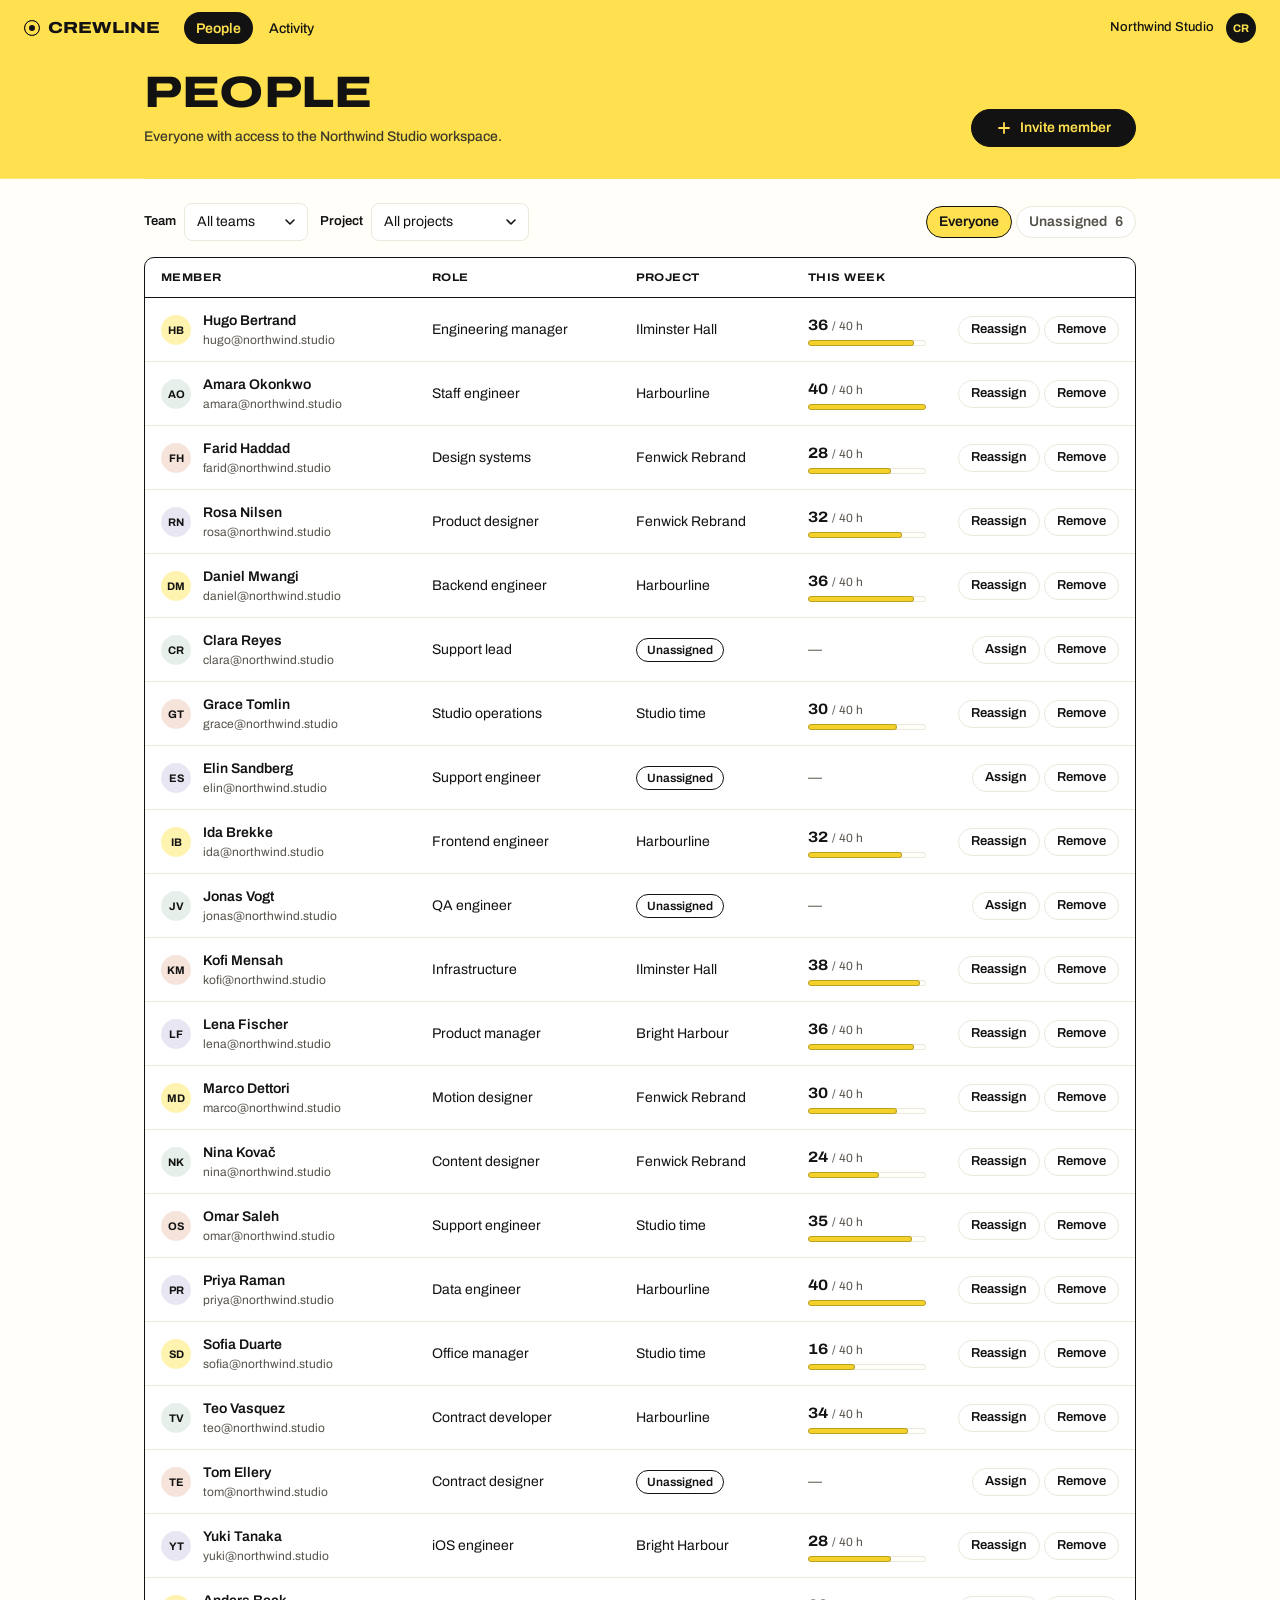
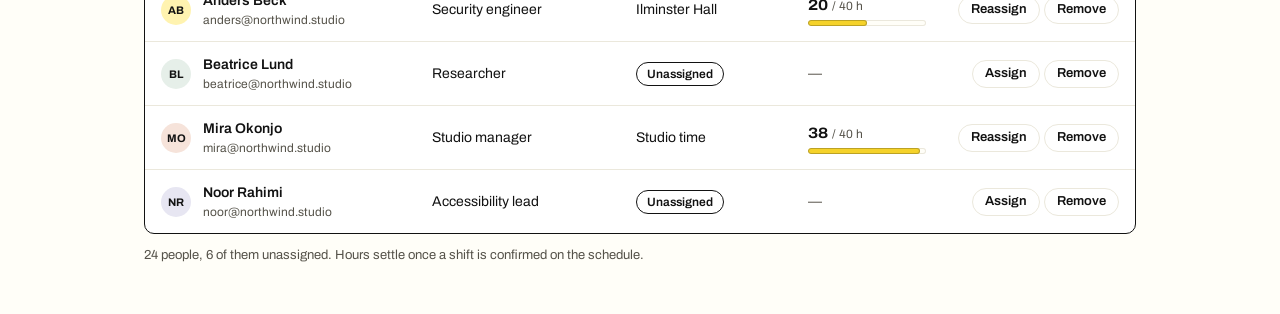
==== commit 75c662c0: "Invite member modal" ====
--- a/site/index.html
+++ b/site/index.html
@@ -24,6 +24,7 @@
         <h1>People</h1>
         <p class="lede">Everyone with access to the Northwind Studio workspace.</p>
       </div>
+      <button type="button" class="btn btn-primary" id="invite-open"><svg viewBox="0 0 16 16" width="16" height="16" aria-hidden="true"><path d="M8 3v10M3 8h10" fill="none" stroke="currentColor" stroke-width="1.8" stroke-linecap="round"/></svg><span>Invite member</span></button>
     </div>
     <div class="toolbar">
       <label class="filter" for="team-filter">
@@ -428,5 +429,49 @@
     </div>
     <p class="table-note" id="people-note">24 people, 6 of them unassigned. Hours settle once a shift is confirmed on the schedule.</p>
   </main>
+
+  <dialog class="modal invite-modal" id="invite-dialog" aria-labelledby="invite-title">
+    <div class="modal-head">
+      <h2 class="modal-title" id="invite-title">Invite member</h2>
+      <button type="button" class="icon-btn" id="invite-close">&times;</button>
+    </div>
+    <form class="modal-body" id="invite-form" method="dialog">
+      <div class="field">
+        <label class="field-label" for="invite-email">Email</label>
+        <input type="email" class="field-input" id="invite-email" name="email" placeholder="name@company.com" required>
+        <p class="field-error" id="invite-email-error" hidden>Enter a work email</p>
+      </div>
+      <div class="field">
+        <label class="field-label" for="invite-role">Role</label>
+        <span class="select"><select id="invite-role" name="role">
+          <option>Member</option>
+          <option>Support engineer</option>
+          <option>Billing admin</option>
+          <option>Workspace admin</option>
+        </select><svg viewBox="0 0 16 16" width="16" height="16" aria-hidden="true"><path d="M4 6l4 4 4-4" fill="none" stroke="currentColor" stroke-width="1.6" stroke-linecap="round" stroke-linejoin="round"/></svg></span>
+      </div>
+      <fieldset class="field permissions">
+        <legend class="field-label">Permissions</legend>
+        <label class="toggle-row">
+          <span>Browse the people directory</span>
+          <input type="checkbox" role="switch" class="toggle" name="permissions" value="directory" checked>
+        </label>
+        <label class="toggle-row">
+          <span>Read the activity log</span>
+          <input type="checkbox" role="switch" class="toggle" name="permissions" value="activity">
+        </label>
+        <label class="toggle-row">
+          <span>Invite other members</span>
+          <input type="checkbox" role="switch" class="toggle" name="permissions" value="invite">
+        </label>
+      </fieldset>
+    </form>
+    <div class="modal-foot">
+      <button type="button" class="btn" id="invite-cancel">Cancel</button>
+      <button type="submit" form="invite-form" class="send-button">Send invite</button>
+    </div>
+  </dialog>
+
+  <script src="modal.js"></script>
 </body>
 </html>
--- a/site/styles.css
+++ b/site/styles.css
@@ -532,3 +532,77 @@
   .modal { width: 100%; max-width: none; margin: auto 0 0; border-width: 1.5px 0 0; border-radius: 20px 20px 0 0; }
   .modal-foot .btn { flex: 1; height: 46px; }
 }
+
+/* Invite modal */
+.invite-modal .modal-body {
+  gap: 20px;
+  padding: 20px 32px;
+}
+
+.invite-modal .field {
+  gap: 6px;
+}
+
+.invite-modal .modal-foot {
+  padding: 13px 32px;
+}
+
+.send-button {
+  font: inherit;
+  font-size: 14px;
+  font-weight: 500;
+  padding: 10px 20px;
+  border: 0;
+  border-radius: 8px;
+  background: #2563eb;
+  color: #ffffff;
+  box-shadow: 0 4px 6px -1px rgb(0 0 0 / 0.1), 0 2px 4px -2px rgb(0 0 0 / 0.1);
+  cursor: pointer;
+}
+
+.send-button:hover {
+  background: #1d4ed8;
+}
+
+.toggle-row {
+  display: flex;
+  align-items: center;
+  justify-content: space-between;
+  gap: 12px;
+  padding: 6px 0;
+  font-size: 14px;
+}
+
+.toggle {
+  appearance: none;
+  position: relative;
+  flex: none;
+  width: 36px;
+  height: 20px;
+  margin: 0;
+  border-radius: 9999px;
+  background: #d1d5db;
+  cursor: pointer;
+  transition: background 0.15s;
+}
+
+.toggle::after {
+  content: "";
+  position: absolute;
+  top: 2px;
+  left: 2px;
+  width: 16px;
+  height: 16px;
+  border-radius: 9999px;
+  background: #ffffff;
+  box-shadow: 0 1px 2px rgb(0 0 0 / 0.2);
+  transition: transform 0.15s;
+}
+
+.toggle:checked {
+  background: #2563eb;
+}
+
+.toggle:checked::after {
+  transform: translateX(16px);
+}
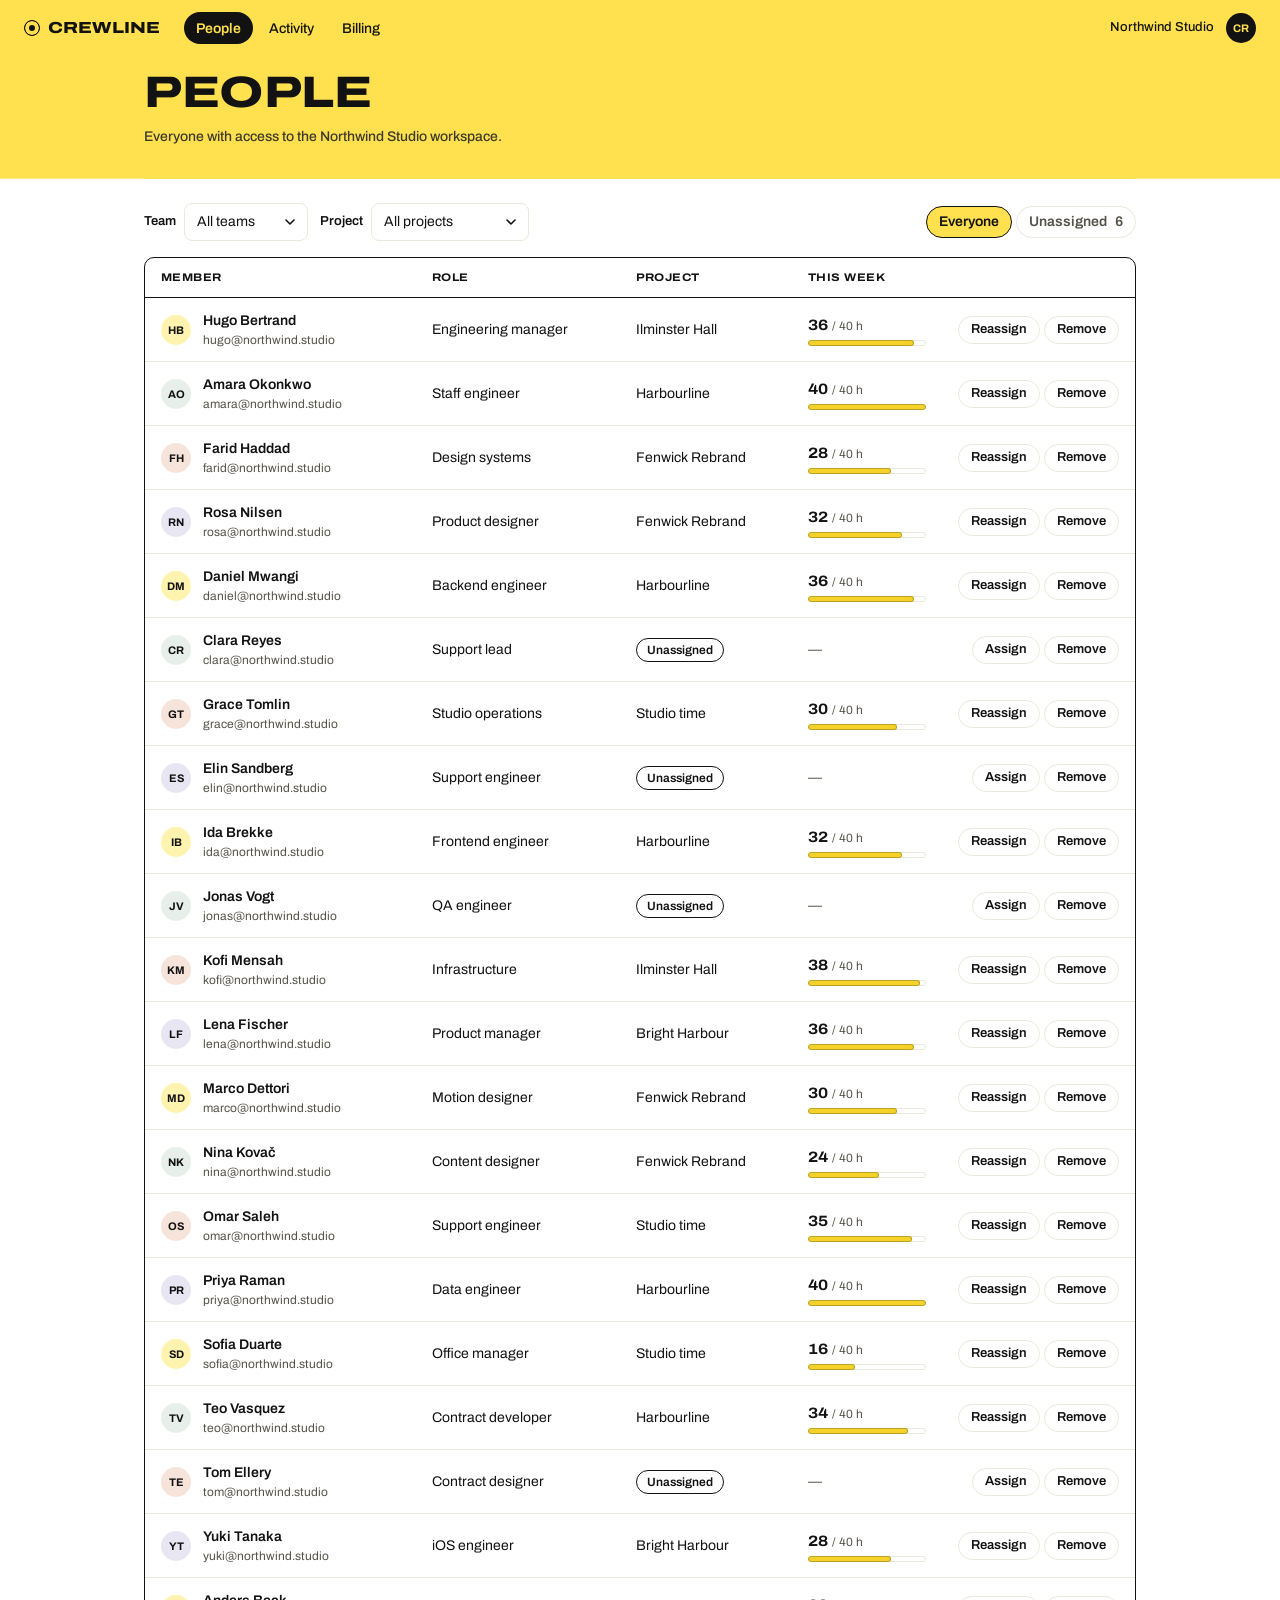
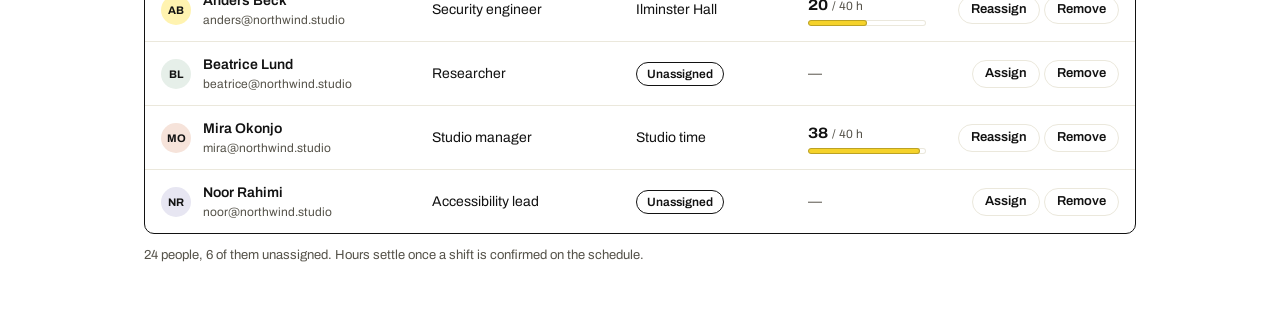
==== commit 1fedc733: "Merge 5dbd4b4a88f22361cb6b03867937354f4851fef5 into c1d14ba15731a9c9aaf9c8aef97d52860e6505d8" ====
--- a/site/index.html
+++ b/site/index.html
@@ -15,6 +15,7 @@
     <nav class="nav" aria-label="Primary">
       <a href="index.html" aria-current="page">People</a>
       <a href="activity.html">Activity</a>
+      <a href="billing.html">Billing</a>
     </nav>
     <span class="workspace"><span class="workspace-name">Northwind Studio</span><span class="avatar me" role="img" aria-label="Signed in as Clara Reyes">CR</span></span>
   </header>
@@ -24,7 +25,6 @@
         <h1>People</h1>
         <p class="lede">Everyone with access to the Northwind Studio workspace.</p>
       </div>
-      <button type="button" class="btn btn-primary" id="invite-open"><svg viewBox="0 0 16 16" width="16" height="16" aria-hidden="true"><path d="M8 3v10M3 8h10" fill="none" stroke="currentColor" stroke-width="1.8" stroke-linecap="round"/></svg><span>Invite member</span></button>
     </div>
     <div class="toolbar">
       <label class="filter" for="team-filter">
@@ -429,49 +429,5 @@
     </div>
     <p class="table-note" id="people-note">24 people, 6 of them unassigned. Hours settle once a shift is confirmed on the schedule.</p>
   </main>
-
-  <dialog class="modal invite-modal" id="invite-dialog" aria-labelledby="invite-title">
-    <div class="modal-head">
-      <h2 class="modal-title" id="invite-title">Invite member</h2>
-      <button type="button" class="icon-btn" id="invite-close">&times;</button>
-    </div>
-    <form class="modal-body" id="invite-form" method="dialog">
-      <div class="field">
-        <label class="field-label" for="invite-email">Email</label>
-        <input type="email" class="field-input" id="invite-email" name="email" placeholder="name@company.com" required>
-        <p class="field-error" id="invite-email-error" hidden>Enter a work email</p>
-      </div>
-      <div class="field">
-        <label class="field-label" for="invite-role">Role</label>
-        <span class="select"><select id="invite-role" name="role">
-          <option>Member</option>
-          <option>Support engineer</option>
-          <option>Billing admin</option>
-          <option>Workspace admin</option>
-        </select><svg viewBox="0 0 16 16" width="16" height="16" aria-hidden="true"><path d="M4 6l4 4 4-4" fill="none" stroke="currentColor" stroke-width="1.6" stroke-linecap="round" stroke-linejoin="round"/></svg></span>
-      </div>
-      <fieldset class="field permissions">
-        <legend class="field-label">Permissions</legend>
-        <label class="toggle-row">
-          <span>Browse the people directory</span>
-          <input type="checkbox" role="switch" class="toggle" name="permissions" value="directory" checked>
-        </label>
-        <label class="toggle-row">
-          <span>Read the activity log</span>
-          <input type="checkbox" role="switch" class="toggle" name="permissions" value="activity">
-        </label>
-        <label class="toggle-row">
-          <span>Invite other members</span>
-          <input type="checkbox" role="switch" class="toggle" name="permissions" value="invite">
-        </label>
-      </fieldset>
-    </form>
-    <div class="modal-foot">
-      <button type="button" class="btn" id="invite-cancel">Cancel</button>
-      <button type="submit" form="invite-form" class="send-button">Send invite</button>
-    </div>
-  </dialog>
-
-  <script src="modal.js"></script>
 </body>
 </html>
--- a/site/styles.css
+++ b/site/styles.css
@@ -15,7 +15,7 @@
 :root {
   --field: #ffe14f;
   --field-deep: #f5d22a;
-  --ground: #fffef8;
+  --ground: #ffffff;
   --surface: #ffffff;
   --ink: #121212;
   --ink-2: #555249;
@@ -533,76 +533,50 @@
   .modal-foot .btn { flex: 1; height: 46px; }
 }
 
-/* Invite modal */
-.invite-modal .modal-body {
-  gap: 20px;
-  padding: 20px 32px;
-}
-
-.invite-modal .field {
-  gap: 6px;
-}
-
-.invite-modal .modal-foot {
-  padding: 13px 32px;
-}
-
-.send-button {
-  font: inherit;
-  font-size: 14px;
-  font-weight: 500;
-  padding: 10px 20px;
-  border: 0;
-  border-radius: 8px;
-  background: #2563eb;
-  color: #ffffff;
-  box-shadow: 0 4px 6px -1px rgb(0 0 0 / 0.1), 0 2px 4px -2px rgb(0 0 0 / 0.1);
-  cursor: pointer;
-}
-
-.send-button:hover {
-  background: #1d4ed8;
-}
-
-.toggle-row {
-  display: flex;
-  align-items: center;
+/* --- Billing ------------------------------------------------------------ */
+
+.plan-card {
+  background: var(--surface);
+  border: 1px solid var(--line);
+  border-radius: var(--radius);
+  padding: var(--space-lg);
+  max-width: 560px;
+}
+
+.plan-card h2 { margin: 0 0 var(--space-xs); }
+
+.plan-head {
+  display: flex;
   justify-content: space-between;
-  gap: 12px;
-  padding: 6px 0;
-  font-size: 14px;
-}
-
-.toggle {
-  appearance: none;
-  position: relative;
-  flex: none;
-  width: 36px;
-  height: 20px;
-  margin: 0;
-  border-radius: 9999px;
-  background: #d1d5db;
-  cursor: pointer;
-  transition: background 0.15s;
-}
-
-.toggle::after {
-  content: "";
-  position: absolute;
-  top: 2px;
-  left: 2px;
-  width: 16px;
-  height: 16px;
-  border-radius: 9999px;
-  background: #ffffff;
-  box-shadow: 0 1px 2px rgb(0 0 0 / 0.2);
-  transition: transform 0.15s;
-}
-
-.toggle:checked {
-  background: #2563eb;
-}
-
-.toggle:checked::after {
-  transform: translateX(16px);
-}
+  align-items: flex-start;
+  gap: var(--space-md);
+}
+
+.plan-name {
+  font-size: 18px;
+  font-weight: 600;
+  margin: 0;
+}
+
+.plan-notice {
+  background: var(--notice-soft);
+  color: var(--notice);
+  border-radius: var(--radius);
+  padding: var(--space-sm) var(--space-md);
+  margin: var(--space-md) 0;
+}
+
+.plan-notice[hidden] { display: none; }
+
+.plan-facts {
+  display: grid;
+  gap: var(--space-sm);
+  margin: var(--space-md) 0;
+}
+
+.plan-facts div { display: flex; justify-content: space-between; gap: var(--space-md); }
+.plan-facts dt { color: var(--ink-soft); }
+.plan-facts dd { margin: 0; }
+
+.plan-actions { margin-top: var(--space-md); }
+.plan-actions .btn { display: inline-block; text-decoration: none; }
